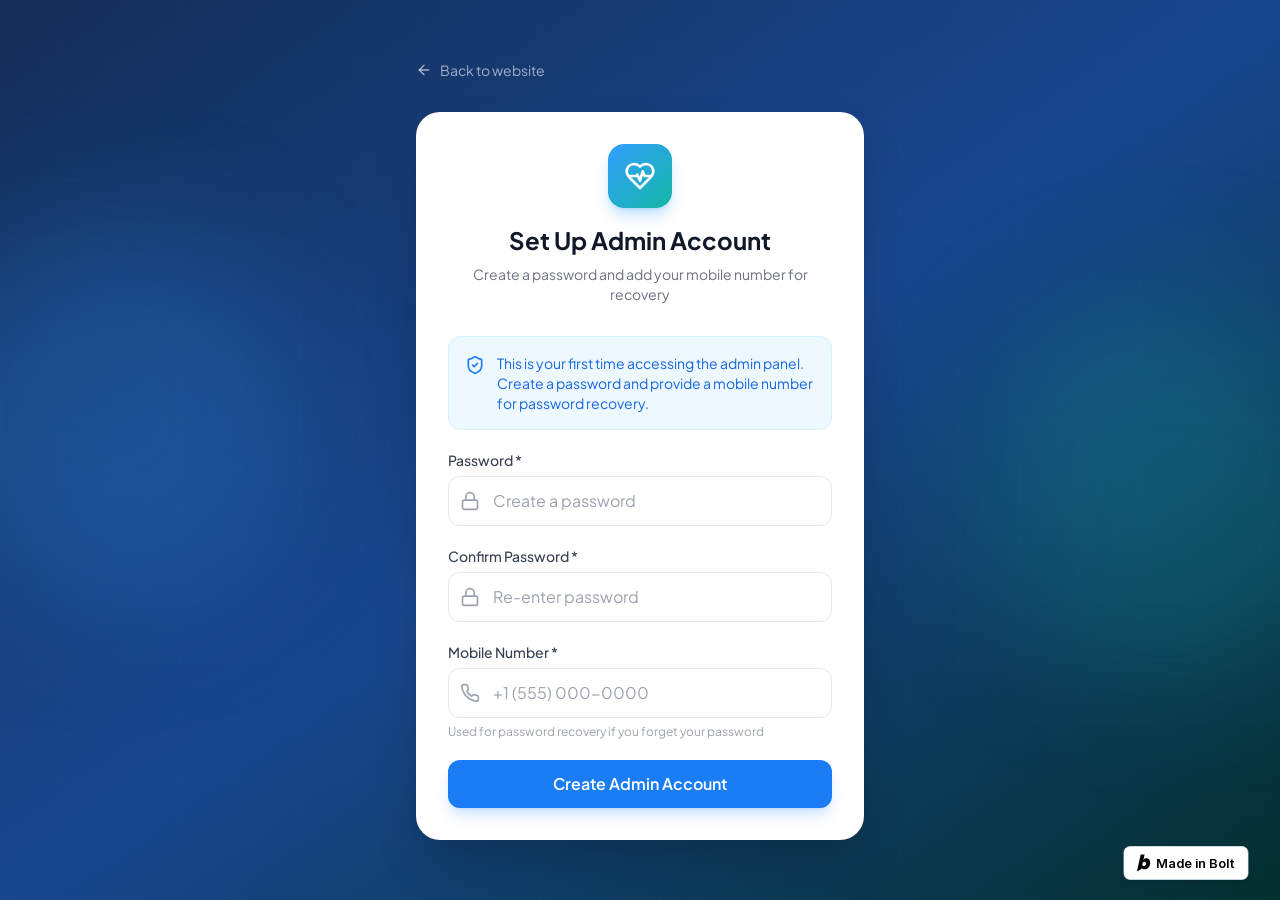
==== admin/index.html @ e5c0df20 "system added" ====
<!DOCTYPE html><html lang="en"><head>
    <meta charset="utf-8">
    <link rel="icon" type="image/svg+xml" href="images/favicon.svg">
    <meta name="viewport" content="width=device-width, initial-scale=1.0">

    <!-- Primary Meta Tags -->
    <title>AK Kidney Care Center | Compassionate Kidney Care, Dialysis &amp; Transplant</title>
    <meta name="title" content="AK Kidney Care Center | Compassionate Kidney Care, Dialysis &amp; Transplant">
    <meta name="description" content="Advanced kidney care including hemodialysis, peritoneal dialysis, kidney transplant, CKD management, and kidney stone treatment. Expert nephrologists dedicated to your kidney health. 20+ years of excellence.">
    <meta name="keywords" content="kidney care, nephrologist, dialysis, kidney transplant, chronic kidney disease, CKD, hemodialysis, peritoneal dialysis, kidney specialist, kidney stone treatment, hypertension care, diabetic nephropathy">
    <meta name="author" content="AK Kidney Care Center">
    <meta name="robots" content="index, follow">
    <meta name="theme-color" content="#142d57">
    <link rel="canonical" href="/">

    <!-- Open Graph / Facebook -->
    <meta property="og:type" content="website">
    <meta property="og:site_name" content="AK Kidney Care Center">
    <meta property="og:title" content="AK Kidney Care Center | Compassionate Kidney Care, Dialysis &amp; Transplant">
    <meta property="og:description" content="Advanced kidney care including dialysis, transplant, and chronic kidney disease management. Expert nephrologists dedicated to your kidney health. 20+ years of excellence.">
    <meta property="og:url" content="/">
    <meta property="og:image" content="images/favicon.svg">
    <meta property="og:locale" content="en_US">

    <!-- Twitter -->
    <meta name="twitter:card" content="summary_large_image">
    <meta name="twitter:title" content="AK Kidney Care Center | Compassionate Kidney Care">
    <meta name="twitter:description" content="Advanced kidney care including dialysis, transplant, and chronic kidney disease management. Expert nephrologists dedicated to your kidney health.">
    <meta name="twitter:image" content="images/favicon.svg">

    <!-- Preconnect for fonts -->
    <link rel="preconnect" href="https://fonts.googleapis.com">
    <link rel="preconnect" href="https://fonts.gstatic.com" crossorigin="">

    <!-- Structured Data: Medical Business -->
    <script type="application/ld+json">
    {
      "@context": "https://schema.org",
      "@type": "MedicalBusiness",
      "name": "AK Kidney Care Center",
      "description": "Premier nephrology facility offering hemodialysis, peritoneal dialysis, kidney transplant, CKD management, and kidney stone treatment with 20+ years of excellence.",
      "medicalSpecialty": "Nephrology",
      "url": "/",
      "telephone": "+1-555-123-4567",
      "email": "info@akkidneycare.com",
      "address": {
        "@type": "PostalAddress",
        "streetAddress": "123 Medical Center Drive, Suite 200",
        "addressLocality": "Springfield",
        "addressRegion": "IL",
        "postalCode": "62704",
        "addressCountry": "US"
      },
      "openingHoursSpecification": [
        {
          "@type": "OpeningHoursSpecification",
          "dayOfWeek": ["Monday", "Tuesday", "Wednesday", "Thursday", "Friday", "Saturday"],
          "opens": "08:00",
          "closes": "20:00"
        }
      ],
      "areaServed": "Springfield, IL and surrounding areas",
      "priceRange": "$$"
    }
    </script>

    <!-- Structured Data: Medical Services -->
    <script type="application/ld+json">
    {
      "@context": "https://schema.org",
      "@type": "MedicalBusiness",
      "name": "AK Kidney Care Center",
      "hasOfferCatalog": {
        "@type": "OfferCatalog",
        "name": "Kidney Care Services",
        "itemListElement": [
          { "@type": "Offer", "itemOffered": { "@type": "MedicalProcedure", "name": "Hemodialysis" } },
          { "@type": "Offer", "itemOffered": { "@type": "MedicalProcedure", "name": "Peritoneal Dialysis" } },
          { "@type": "Offer", "itemOffered": { "@type": "MedicalProcedure", "name": "Kidney Transplant" } },
          { "@type": "Offer", "itemOffered": { "@type": "MedicalProcedure", "name": "Chronic Kidney Disease Management" } },
          { "@type": "Offer", "itemOffered": { "@type": "MedicalProcedure", "name": "Kidney Stone Treatment" } },
          { "@type": "Offer", "itemOffered": { "@type": "MedicalProcedure", "name": "Hypertension & Diabetes Care" } }
        ]
      }
    }
    </script>

    <!-- Structured Data: FAQ -->
    <script type="application/ld+json">
    {
      "@context": "https://schema.org",
      "@type": "FAQPage",
      "mainEntity": [
        {
          "@type": "Question",
          "name": "What kidney care services does AK Kidney Care Center offer?",
          "acceptedAnswer": { "@type": "Answer", "text": "We offer hemodialysis, peritoneal dialysis, kidney transplant evaluation and follow-up, chronic kidney disease (CKD) management, kidney stone treatment, and hypertension & diabetes care." }
        },
        {
          "@type": "Question",
          "name": "How can I book an appointment?",
          "acceptedAnswer": { "@type": "Answer", "text": "You can book an appointment by using the appointment form on our website, calling us directly, or visiting our center. Our team confirms appointments within 24 hours." }
        },
        {
          "@type": "Question",
          "name": "Do you offer emergency kidney care support?",
          "acceptedAnswer": { "@type": "Answer", "text": "Yes, we provide 24/7 emergency support for our patients. Call our emergency line for urgent kidney care needs." }
        },
        {
          "@type": "Question",
          "name": "What are your operating hours?",
          "acceptedAnswer": { "@type": "Answer", "text": "We are open Monday through Saturday from 8:00 AM to 8:00 PM. Emergency support is available 24/7." }
        }
      ]
    }
    </script>
    <script type="module" src="js/index-ymsTlXBn.js"></script>
    <link rel="stylesheet" crossorigin="" href="css/index-B47H-7tI.css">
  <script async="" src="js/badge.js"></script></head>
  <body>
    <div id="root"></div>
  

</body></html>
---- admin/css/index-B47H-7tI.css ----
@import"https://fonts.googleapis.com/css2?family=Plus+Jakarta+Sans:wght@300;400;500;600;700;800&display=swap";*,:before,:after{--tw-border-spacing-x: 0;--tw-border-spacing-y: 0;--tw-translate-x: 0;--tw-translate-y: 0;--tw-rotate: 0;--tw-skew-x: 0;--tw-skew-y: 0;--tw-scale-x: 1;--tw-scale-y: 1;--tw-pan-x: ;--tw-pan-y: ;--tw-pinch-zoom: ;--tw-scroll-snap-strictness: proximity;--tw-gradient-from-position: ;--tw-gradient-via-position: ;--tw-gradient-to-position: ;--tw-ordinal: ;--tw-slashed-zero: ;--tw-numeric-figure: ;--tw-numeric-spacing: ;--tw-numeric-fraction: ;--tw-ring-inset: ;--tw-ring-offset-width: 0px;--tw-ring-offset-color: #fff;--tw-ring-color: rgb(59 130 246 / .5);--tw-ring-offset-shadow: 0 0 #0000;--tw-ring-shadow: 0 0 #0000;--tw-shadow: 0 0 #0000;--tw-shadow-colored: 0 0 #0000;--tw-blur: ;--tw-brightness: ;--tw-contrast: ;--tw-grayscale: ;--tw-hue-rotate: ;--tw-invert: ;--tw-saturate: ;--tw-sepia: ;--tw-drop-shadow: ;--tw-backdrop-blur: ;--tw-backdrop-brightness: ;--tw-backdrop-contrast: ;--tw-backdrop-grayscale: ;--tw-backdrop-hue-rotate: ;--tw-backdrop-invert: ;--tw-backdrop-opacity: ;--tw-backdrop-saturate: ;--tw-backdrop-sepia: ;--tw-contain-size: ;--tw-contain-layout: ;--tw-contain-paint: ;--tw-contain-style: }::backdrop{--tw-border-spacing-x: 0;--tw-border-spacing-y: 0;--tw-translate-x: 0;--tw-translate-y: 0;--tw-rotate: 0;--tw-skew-x: 0;--tw-skew-y: 0;--tw-scale-x: 1;--tw-scale-y: 1;--tw-pan-x: ;--tw-pan-y: ;--tw-pinch-zoom: ;--tw-scroll-snap-strictness: proximity;--tw-gradient-from-position: ;--tw-gradient-via-position: ;--tw-gradient-to-position: ;--tw-ordinal: ;--tw-slashed-zero: ;--tw-numeric-figure: ;--tw-numeric-spacing: ;--tw-numeric-fraction: ;--tw-ring-inset: ;--tw-ring-offset-width: 0px;--tw-ring-offset-color: #fff;--tw-ring-color: rgb(59 130 246 / .5);--tw-ring-offset-shadow: 0 0 #0000;--tw-ring-shadow: 0 0 #0000;--tw-shadow: 0 0 #0000;--tw-shadow-colored: 0 0 #0000;--tw-blur: ;--tw-brightness: ;--tw-contrast: ;--tw-grayscale: ;--tw-hue-rotate: ;--tw-invert: ;--tw-saturate: ;--tw-sepia: ;--tw-drop-shadow: ;--tw-backdrop-blur: ;--tw-backdrop-brightness: ;--tw-backdrop-contrast: ;--tw-backdrop-grayscale: ;--tw-backdrop-hue-rotate: ;--tw-backdrop-invert: ;--tw-backdrop-opacity: ;--tw-backdrop-saturate: ;--tw-backdrop-sepia: ;--tw-contain-size: ;--tw-contain-layout: ;--tw-contain-paint: ;--tw-contain-style: }*,:before,:after{box-sizing:border-box;border-width:0;border-style:solid;border-color:#e5e7eb}:before,:after{--tw-content: ""}html,:host{line-height:1.5;-webkit-text-size-adjust:100%;-moz-tab-size:4;-o-tab-size:4;tab-size:4;font-family:Plus Jakarta Sans,system-ui,sans-serif;font-feature-settings:normal;font-variation-settings:normal;-webkit-tap-highlight-color:transparent}body{margin:0;line-height:inherit}hr{height:0;color:inherit;border-top-width:1px}abbr:where([title]){-webkit-text-decoration:underline dotted;text-decoration:underline dotted}h1,h2,h3,h4,h5,h6{font-size:inherit;font-weight:inherit}a{color:inherit;text-decoration:inherit}b,strong{font-weight:bolder}code,kbd,samp,pre{font-family:ui-monospace,SFMono-Regular,Menlo,Monaco,Consolas,Liberation Mono,Courier New,monospace;font-feature-settings:normal;font-variation-settings:normal;font-size:1em}small{font-size:80%}sub,sup{font-size:75%;line-height:0;position:relative;vertical-align:baseline}sub{bottom:-.25em}sup{top:-.5em}table{text-indent:0;border-color:inherit;border-collapse:collapse}button,input,optgroup,select,textarea{font-family:inherit;font-feature-settings:inherit;font-variation-settings:inherit;font-size:100%;font-weight:inherit;line-height:inherit;letter-spacing:inherit;color:inherit;margin:0;padding:0}button,select{text-transform:none}button,input:where([type=button]),input:where([type=reset]),input:where([type=submit]){-webkit-appearance:button;background-color:transparent;background-image:none}:-moz-focusring{outline:auto}:-moz-ui-invalid{box-shadow:none}progress{vertical-align:baseline}::-webkit-inner-spin-button,::-webkit-outer-spin-button{height:auto}[type=search]{-webkit-appearance:textfield;outline-offset:-2px}::-webkit-search-decoration{-webkit-appearance:none}::-webkit-file-upload-button{-webkit-appearance:button;font:inherit}summary{display:list-item}blockquote,dl,dd,h1,h2,h3,h4,h5,h6,hr,figure,p,pre{margin:0}fieldset{margin:0;padding:0}legend{padding:0}ol,ul,menu{list-style:none;margin:0;padding:0}dialog{padding:0}textarea{resize:vertical}input::-moz-placeholder,textarea::-moz-placeholder{opacity:1;color:#9ca3af}input::placeholder,textarea::placeholder{opacity:1;color:#9ca3af}button,[role=button]{cursor:pointer}:disabled{cursor:default}img,svg,video,canvas,audio,iframe,embed,object{display:block;vertical-align:middle}img,video{max-width:100%;height:auto}[hidden]:where(:not([hidden=until-found])){display:none}html{scroll-behavior:smooth}body{font-family:Plus Jakarta Sans,system-ui,sans-serif;-webkit-font-smoothing:antialiased;-moz-osx-font-smoothing:grayscale}h1,h2,h3,h4,h5,h6{line-height:1.2}.container-x{margin-left:auto;margin-right:auto;max-width:80rem;padding-left:1rem;padding-right:1rem}@media (min-width: 640px){.container-x{padding-left:1.5rem;padding-right:1.5rem}}@media (min-width: 1024px){.container-x{padding-left:2rem;padding-right:2rem}}.btn-primary{display:inline-flex;align-items:center;justify-content:center;gap:.5rem;border-radius:.75rem;--tw-bg-opacity: 1;background-color:rgb(27 125 245 / var(--tw-bg-opacity, 1));padding:.75rem 1.5rem;font-weight:600;--tw-text-opacity: 1;color:rgb(255 255 255 / var(--tw-text-opacity, 1));--tw-shadow: 0 10px 15px -3px rgb(0 0 0 / .1), 0 4px 6px -4px rgb(0 0 0 / .1);--tw-shadow-colored: 0 10px 15px -3px var(--tw-shadow-color), 0 4px 6px -4px var(--tw-shadow-color);box-shadow:var(--tw-ring-offset-shadow, 0 0 #0000),var(--tw-ring-shadow, 0 0 #0000),var(--tw-shadow);--tw-shadow-color: rgb(27 125 245 / .2);--tw-shadow: var(--tw-shadow-colored);transition-property:all;transition-timing-function:cubic-bezier(.4,0,.2,1);transition-duration:.3s}.btn-primary:hover{--tw-translate-y: -.125rem;transform:translate(var(--tw-translate-x),var(--tw-translate-y)) rotate(var(--tw-rotate)) skew(var(--tw-skew-x)) skewY(var(--tw-skew-y)) scaleX(var(--tw-scale-x)) scaleY(var(--tw-scale-y));--tw-bg-opacity: 1;background-color:rgb(20 102 225 / var(--tw-bg-opacity, 1));--tw-shadow: 0 20px 25px -5px rgb(0 0 0 / .1), 0 8px 10px -6px rgb(0 0 0 / .1);--tw-shadow-colored: 0 20px 25px -5px var(--tw-shadow-color), 0 8px 10px -6px var(--tw-shadow-color);box-shadow:var(--tw-ring-offset-shadow, 0 0 #0000),var(--tw-ring-shadow, 0 0 #0000),var(--tw-shadow);--tw-shadow-color: rgb(27 125 245 / .3);--tw-shadow: var(--tw-shadow-colored)}.btn-primary:active{--tw-translate-y: 0px;transform:translate(var(--tw-translate-x),var(--tw-translate-y)) rotate(var(--tw-rotate)) skew(var(--tw-skew-x)) skewY(var(--tw-skew-y)) scaleX(var(--tw-scale-x)) scaleY(var(--tw-scale-y))}.btn-secondary{display:inline-flex;align-items:center;justify-content:center;gap:.5rem;border-radius:.75rem;border-width:2px;--tw-border-opacity: 1;border-color:rgb(217 241 255 / var(--tw-border-opacity, 1));--tw-bg-opacity: 1;background-color:rgb(255 255 255 / var(--tw-bg-opacity, 1));padding:.75rem 1.5rem;font-weight:600;--tw-text-opacity: 1;color:rgb(20 102 225 / var(--tw-text-opacity, 1));transition-property:all;transition-timing-function:cubic-bezier(.4,0,.2,1);transition-duration:.3s}.btn-secondary:hover{--tw-border-opacity: 1;border-color:rgb(142 214 255 / var(--tw-border-opacity, 1));--tw-bg-opacity: 1;background-color:rgb(238 249 255 / var(--tw-bg-opacity, 1))}.btn-ghost{display:inline-flex;align-items:center;justify-content:center;gap:.5rem;border-radius:.75rem;padding:.75rem 1.5rem;font-weight:600;--tw-text-opacity: 1;color:rgb(55 65 81 / var(--tw-text-opacity, 1));transition-property:all;transition-timing-function:cubic-bezier(.4,0,.2,1);transition-duration:.3s}.btn-ghost:hover{--tw-bg-opacity: 1;background-color:rgb(243 244 246 / var(--tw-bg-opacity, 1))}.card{border-radius:1rem;border-width:1px;--tw-border-opacity: 1;border-color:rgb(243 244 246 / var(--tw-border-opacity, 1));--tw-bg-opacity: 1;background-color:rgb(255 255 255 / var(--tw-bg-opacity, 1));--tw-shadow: 0 1px 2px 0 rgb(0 0 0 / .05);--tw-shadow-colored: 0 1px 2px 0 var(--tw-shadow-color);box-shadow:var(--tw-ring-offset-shadow, 0 0 #0000),var(--tw-ring-shadow, 0 0 #0000),var(--tw-shadow);transition-property:all;transition-timing-function:cubic-bezier(.4,0,.2,1);transition-duration:.3s}.input-field{width:100%;border-radius:.75rem;border-width:1px;--tw-border-opacity: 1;border-color:rgb(229 231 235 / var(--tw-border-opacity, 1));--tw-bg-opacity: 1;background-color:rgb(255 255 255 / var(--tw-bg-opacity, 1));padding:.75rem 1rem;--tw-text-opacity: 1;color:rgb(17 24 39 / var(--tw-text-opacity, 1))}.input-field::-moz-placeholder{--tw-placeholder-opacity: 1;color:rgb(156 163 175 / var(--tw-placeholder-opacity, 1))}.input-field::placeholder{--tw-placeholder-opacity: 1;color:rgb(156 163 175 / var(--tw-placeholder-opacity, 1))}.input-field{transition-property:all;transition-timing-function:cubic-bezier(.4,0,.2,1);transition-duration:.2s}.input-field:focus{border-color:transparent;outline:2px solid transparent;outline-offset:2px;--tw-ring-offset-shadow: var(--tw-ring-inset) 0 0 0 var(--tw-ring-offset-width) var(--tw-ring-offset-color);--tw-ring-shadow: var(--tw-ring-inset) 0 0 0 calc(2px + var(--tw-ring-offset-width)) var(--tw-ring-color);box-shadow:var(--tw-ring-offset-shadow),var(--tw-ring-shadow),var(--tw-shadow, 0 0 #0000);--tw-ring-opacity: 1;--tw-ring-color: rgb(51 158 255 / var(--tw-ring-opacity, 1))}.section-padding{padding-top:5rem;padding-bottom:5rem}@media (min-width: 1024px){.section-padding{padding-top:7rem;padding-bottom:7rem}}.text-gradient{background-image:linear-gradient(to right,var(--tw-gradient-stops));--tw-gradient-from: #1b7df5 var(--tw-gradient-from-position);--tw-gradient-to: rgb(27 125 245 / 0) var(--tw-gradient-to-position);--tw-gradient-stops: var(--tw-gradient-from), var(--tw-gradient-to);--tw-gradient-to: #0d9488 var(--tw-gradient-to-position);-webkit-background-clip:text;background-clip:text;color:transparent}.sr-only{position:absolute;width:1px;height:1px;padding:0;margin:-1px;overflow:hidden;clip:rect(0,0,0,0);white-space:nowrap;border-width:0}.fixed{position:fixed}.absolute{position:absolute}.relative{position:relative}.sticky{position:sticky}.inset-0{top:0;right:0;bottom:0;left:0}.-bottom-8{bottom:-2rem}.-left-20{left:-5rem}.-left-6{left:-1.5rem}.-right-20{right:-5rem}.-right-4{right:-1rem}.-top-6{top:-1.5rem}.bottom-0{bottom:0}.bottom-1\/4{bottom:25%}.bottom-3{bottom:.75rem}.bottom-4{bottom:1rem}.left-0{left:0}.left-1\/2{left:50%}.left-3{left:.75rem}.left-4{left:1rem}.left-6{left:1.5rem}.right-0{right:0}.right-3{right:.75rem}.right-4{right:1rem}.right-6{right:1.5rem}.top-0{top:0}.top-1\/2{top:50%}.top-1\/4{top:25%}.top-24{top:6rem}.top-3{top:.75rem}.top-4{top:1rem}.-z-10{z-index:-10}.z-10{z-index:10}.z-20{z-index:20}.z-30{z-index:30}.z-40{z-index:40}.z-50{z-index:50}.mx-4{margin-left:1rem;margin-right:1rem}.mx-auto{margin-left:auto;margin-right:auto}.mb-1{margin-bottom:.25rem}.mb-1\.5{margin-bottom:.375rem}.mb-16{margin-bottom:4rem}.mb-2{margin-bottom:.5rem}.mb-3{margin-bottom:.75rem}.mb-4{margin-bottom:1rem}.mb-5{margin-bottom:1.25rem}.mb-6{margin-bottom:1.5rem}.mb-8{margin-bottom:2rem}.ml-auto{margin-left:auto}.mt-0\.5{margin-top:.125rem}.mt-1{margin-top:.25rem}.mt-1\.5{margin-top:.375rem}.mt-10{margin-top:2.5rem}.mt-16{margin-top:4rem}.mt-2{margin-top:.5rem}.mt-3{margin-top:.75rem}.mt-4{margin-top:1rem}.mt-5{margin-top:1.25rem}.mt-6{margin-top:1.5rem}.line-clamp-2{overflow:hidden;display:-webkit-box;-webkit-box-orient:vertical;-webkit-line-clamp:2}.line-clamp-3{overflow:hidden;display:-webkit-box;-webkit-box-orient:vertical;-webkit-line-clamp:3}.block{display:block}.inline-block{display:inline-block}.flex{display:flex}.inline-flex{display:inline-flex}.table{display:table}.grid{display:grid}.hidden{display:none}.h-10{height:2.5rem}.h-11{height:2.75rem}.h-12{height:3rem}.h-14{height:3.5rem}.h-16{height:4rem}.h-2{height:.5rem}.h-20{height:5rem}.h-24{height:6rem}.h-3{height:.75rem}.h-3\.5{height:.875rem}.h-4{height:1rem}.h-44{height:11rem}.h-48{height:12rem}.h-5{height:1.25rem}.h-56{height:14rem}.h-6{height:1.5rem}.h-64{height:16rem}.h-7{height:1.75rem}.h-72{height:18rem}.h-8{height:2rem}.h-80{height:20rem}.h-9{height:2.25rem}.h-96{height:24rem}.h-\[500px\]{height:500px}.h-auto{height:auto}.h-fit{height:-moz-fit-content;height:fit-content}.h-full{height:100%}.h-screen{height:100vh}.max-h-\[90vh\]{max-height:90vh}.min-h-screen{min-height:100vh}.w-10{width:2.5rem}.w-11{width:2.75rem}.w-12{width:3rem}.w-14{width:3.5rem}.w-16{width:4rem}.w-2{width:.5rem}.w-20{width:5rem}.w-24{width:6rem}.w-3{width:.75rem}.w-3\.5{width:.875rem}.w-4{width:1rem}.w-5{width:1.25rem}.w-6{width:1.5rem}.w-64{width:16rem}.w-7{width:1.75rem}.w-72{width:18rem}.w-8{width:2rem}.w-9{width:2.25rem}.w-96{width:24rem}.w-full{width:100%}.min-w-0{min-width:0px}.max-w-2xl{max-width:42rem}.max-w-4xl{max-width:56rem}.max-w-lg{max-width:32rem}.max-w-md{max-width:28rem}.max-w-xs{max-width:20rem}.flex-1{flex:1 1 0%}.flex-shrink-0{flex-shrink:0}.-translate-x-full{--tw-translate-x: -100%;transform:translate(var(--tw-translate-x),var(--tw-translate-y)) rotate(var(--tw-rotate)) skew(var(--tw-skew-x)) skewY(var(--tw-skew-y)) scaleX(var(--tw-scale-x)) scaleY(var(--tw-scale-y))}.-translate-y-1\/2{--tw-translate-y: -50%;transform:translate(var(--tw-translate-x),var(--tw-translate-y)) rotate(var(--tw-rotate)) skew(var(--tw-skew-x)) skewY(var(--tw-skew-y)) scaleX(var(--tw-scale-x)) scaleY(var(--tw-scale-y))}.translate-x-0{--tw-translate-x: 0px;transform:translate(var(--tw-translate-x),var(--tw-translate-y)) rotate(var(--tw-rotate)) skew(var(--tw-skew-x)) skewY(var(--tw-skew-y)) scaleX(var(--tw-scale-x)) scaleY(var(--tw-scale-y))}.transform{transform:translate(var(--tw-translate-x),var(--tw-translate-y)) rotate(var(--tw-rotate)) skew(var(--tw-skew-x)) skewY(var(--tw-skew-y)) scaleX(var(--tw-scale-x)) scaleY(var(--tw-scale-y))}@keyframes fadeIn{0%{opacity:0}to{opacity:1}}.animate-fade-in{animation:fadeIn .6s ease-out}@keyframes fadeInDown{0%{opacity:0;transform:translateY(-30px)}to{opacity:1;transform:translateY(0)}}.animate-fade-in-down{animation:fadeInDown .6s ease-out}@keyframes fadeInUp{0%{opacity:0;transform:translateY(30px)}to{opacity:1;transform:translateY(0)}}.animate-fade-in-up{animation:fadeInUp .6s ease-out}@keyframes float{0%,to{transform:translateY(0)}50%{transform:translateY(-20px)}}.animate-float{animation:float 6s ease-in-out infinite}@keyframes pulse{50%{opacity:.5}}.animate-pulse-slow{animation:pulse 4s ease-in-out infinite}@keyframes scaleIn{0%{opacity:0;transform:scale(.95)}to{opacity:1;transform:scale(1)}}.animate-scale-in{animation:scaleIn .3s ease-out}@keyframes spin{to{transform:rotate(360deg)}}.animate-spin{animation:spin 1s linear infinite}.cursor-default{cursor:default}.cursor-pointer{cursor:pointer}.resize-none{resize:none}.grid-cols-2{grid-template-columns:repeat(2,minmax(0,1fr))}.grid-cols-6{grid-template-columns:repeat(6,minmax(0,1fr))}.flex-col{flex-direction:column}.flex-wrap{flex-wrap:wrap}.items-start{align-items:flex-start}.items-center{align-items:center}.justify-center{justify-content:center}.justify-between{justify-content:space-between}.gap-0\.5{gap:.125rem}.gap-1{gap:.25rem}.gap-1\.5{gap:.375rem}.gap-12{gap:3rem}.gap-16{gap:4rem}.gap-2{gap:.5rem}.gap-3{gap:.75rem}.gap-4{gap:1rem}.gap-5{gap:1.25rem}.gap-6{gap:1.5rem}.gap-8{gap:2rem}.space-y-1>:not([hidden])~:not([hidden]){--tw-space-y-reverse: 0;margin-top:calc(.25rem * calc(1 - var(--tw-space-y-reverse)));margin-bottom:calc(.25rem * var(--tw-space-y-reverse))}.space-y-3>:not([hidden])~:not([hidden]){--tw-space-y-reverse: 0;margin-top:calc(.75rem * calc(1 - var(--tw-space-y-reverse)));margin-bottom:calc(.75rem * var(--tw-space-y-reverse))}.space-y-4>:not([hidden])~:not([hidden]){--tw-space-y-reverse: 0;margin-top:calc(1rem * calc(1 - var(--tw-space-y-reverse)));margin-bottom:calc(1rem * var(--tw-space-y-reverse))}.space-y-5>:not([hidden])~:not([hidden]){--tw-space-y-reverse: 0;margin-top:calc(1.25rem * calc(1 - var(--tw-space-y-reverse)));margin-bottom:calc(1.25rem * var(--tw-space-y-reverse))}.space-y-6>:not([hidden])~:not([hidden]){--tw-space-y-reverse: 0;margin-top:calc(1.5rem * calc(1 - var(--tw-space-y-reverse)));margin-bottom:calc(1.5rem * var(--tw-space-y-reverse))}.space-y-8>:not([hidden])~:not([hidden]){--tw-space-y-reverse: 0;margin-top:calc(2rem * calc(1 - var(--tw-space-y-reverse)));margin-bottom:calc(2rem * var(--tw-space-y-reverse))}.divide-y>:not([hidden])~:not([hidden]){--tw-divide-y-reverse: 0;border-top-width:calc(1px * calc(1 - var(--tw-divide-y-reverse)));border-bottom-width:calc(1px * var(--tw-divide-y-reverse))}.divide-gray-50>:not([hidden])~:not([hidden]){--tw-divide-opacity: 1;border-color:rgb(249 250 251 / var(--tw-divide-opacity, 1))}.overflow-hidden{overflow:hidden}.overflow-x-auto{overflow-x:auto}.overflow-y-auto{overflow-y:auto}.truncate{overflow:hidden;text-overflow:ellipsis;white-space:nowrap}.whitespace-nowrap{white-space:nowrap}.rounded-2xl{border-radius:1rem}.rounded-3xl{border-radius:1.5rem}.rounded-full{border-radius:9999px}.rounded-lg{border-radius:.5rem}.rounded-xl{border-radius:.75rem}.border{border-width:1px}.border-2{border-width:2px}.border-4{border-width:4px}.border-b{border-bottom-width:1px}.border-t{border-top-width:1px}.\!border-white\/20{border-color:#fff3!important}.border-accent-200{--tw-border-opacity: 1;border-color:rgb(255 219 168 / var(--tw-border-opacity, 1))}.border-error-100{--tw-border-opacity: 1;border-color:rgb(254 226 226 / var(--tw-border-opacity, 1))}.border-gray-100{--tw-border-opacity: 1;border-color:rgb(243 244 246 / var(--tw-border-opacity, 1))}.border-gray-200{--tw-border-opacity: 1;border-color:rgb(229 231 235 / var(--tw-border-opacity, 1))}.border-primary-100{--tw-border-opacity: 1;border-color:rgb(217 241 255 / var(--tw-border-opacity, 1))}.border-primary-200{--tw-border-opacity: 1;border-color:rgb(188 230 255 / var(--tw-border-opacity, 1))}.border-primary-500{--tw-border-opacity: 1;border-color:rgb(51 158 255 / var(--tw-border-opacity, 1))}.border-success-100{--tw-border-opacity: 1;border-color:rgb(220 252 231 / var(--tw-border-opacity, 1))}.border-transparent{border-color:transparent}.border-white\/10{border-color:#ffffff1a}.border-white\/20{border-color:#fff3}.border-t-transparent{border-top-color:transparent}.\!bg-white\/10{background-color:#ffffff1a!important}.bg-accent-100{--tw-bg-opacity: 1;background-color:rgb(255 239 212 / var(--tw-bg-opacity, 1))}.bg-accent-500\/10{background-color:#fb840f1a}.bg-black\/50{background-color:#00000080}.bg-black\/60{background-color:#0009}.bg-error-100{--tw-bg-opacity: 1;background-color:rgb(254 226 226 / var(--tw-bg-opacity, 1))}.bg-error-50{--tw-bg-opacity: 1;background-color:rgb(254 242 242 / var(--tw-bg-opacity, 1))}.bg-error-500\/90{background-color:#ef4444e6}.bg-gray-100{--tw-bg-opacity: 1;background-color:rgb(243 244 246 / var(--tw-bg-opacity, 1))}.bg-gray-50{--tw-bg-opacity: 1;background-color:rgb(249 250 251 / var(--tw-bg-opacity, 1))}.bg-primary-100{--tw-bg-opacity: 1;background-color:rgb(217 241 255 / var(--tw-bg-opacity, 1))}.bg-primary-100\/40{background-color:#d9f1ff66}.bg-primary-100\/50{background-color:#d9f1ff80}.bg-primary-50{--tw-bg-opacity: 1;background-color:rgb(238 249 255 / var(--tw-bg-opacity, 1))}.bg-primary-50\/30{background-color:#eef9ff4d}.bg-primary-50\/50{background-color:#eef9ff80}.bg-primary-500{--tw-bg-opacity: 1;background-color:rgb(51 158 255 / var(--tw-bg-opacity, 1))}.bg-primary-500\/10{background-color:#339eff1a}.bg-primary-500\/20{background-color:#339eff33}.bg-primary-600{--tw-bg-opacity: 1;background-color:rgb(27 125 245 / var(--tw-bg-opacity, 1))}.bg-primary-950{--tw-bg-opacity: 1;background-color:rgb(20 45 87 / var(--tw-bg-opacity, 1))}.bg-secondary-100{--tw-bg-opacity: 1;background-color:rgb(204 251 241 / var(--tw-bg-opacity, 1))}.bg-secondary-100\/40{background-color:#ccfbf166}.bg-secondary-100\/50{background-color:#ccfbf180}.bg-secondary-50{--tw-bg-opacity: 1;background-color:rgb(240 253 250 / var(--tw-bg-opacity, 1))}.bg-secondary-500\/10{background-color:#14b8a61a}.bg-secondary-500\/20{background-color:#14b8a633}.bg-success-100{--tw-bg-opacity: 1;background-color:rgb(220 252 231 / var(--tw-bg-opacity, 1))}.bg-success-50{--tw-bg-opacity: 1;background-color:rgb(240 253 244 / var(--tw-bg-opacity, 1))}.bg-success-500\/90{background-color:#22c55ee6}.bg-transparent{background-color:transparent}.bg-white{--tw-bg-opacity: 1;background-color:rgb(255 255 255 / var(--tw-bg-opacity, 1))}.bg-white\/10{background-color:#ffffff1a}.bg-white\/20{background-color:#fff3}.bg-white\/5{background-color:#ffffff0d}.bg-white\/90{background-color:#ffffffe6}.bg-gradient-to-br{background-image:linear-gradient(to bottom right,var(--tw-gradient-stops))}.bg-gradient-to-t{background-image:linear-gradient(to top,var(--tw-gradient-stops))}.bg-grid-pattern{background-image:url("data:image/svg+xml,%3Csvg width='60' height='60' xmlns='http://www.w3.org/2000/svg'%3E%3Cpath d='M0 0h60v60H0z' fill='none' stroke='rgba(255,255,255,0.05)' stroke-width='1'/%3E%3C/svg%3E")}.from-accent-500{--tw-gradient-from: #fb840f var(--tw-gradient-from-position);--tw-gradient-to: rgb(251 132 15 / 0) var(--tw-gradient-to-position);--tw-gradient-stops: var(--tw-gradient-from), var(--tw-gradient-to)}.from-primary-100{--tw-gradient-from: #d9f1ff var(--tw-gradient-from-position);--tw-gradient-to: rgb(217 241 255 / 0) var(--tw-gradient-to-position);--tw-gradient-stops: var(--tw-gradient-from), var(--tw-gradient-to)}.from-primary-500{--tw-gradient-from: #339eff var(--tw-gradient-from-position);--tw-gradient-to: rgb(51 158 255 / 0) var(--tw-gradient-to-position);--tw-gradient-stops: var(--tw-gradient-from), var(--tw-gradient-to)}.from-primary-950{--tw-gradient-from: #142d57 var(--tw-gradient-from-position);--tw-gradient-to: rgb(20 45 87 / 0) var(--tw-gradient-to-position);--tw-gradient-stops: var(--tw-gradient-from), var(--tw-gradient-to)}.from-primary-950\/50{--tw-gradient-from: rgb(20 45 87 / .5) var(--tw-gradient-from-position);--tw-gradient-to: rgb(20 45 87 / 0) var(--tw-gradient-to-position);--tw-gradient-stops: var(--tw-gradient-from), var(--tw-gradient-to)}.from-primary-950\/60{--tw-gradient-from: rgb(20 45 87 / .6) var(--tw-gradient-from-position);--tw-gradient-to: rgb(20 45 87 / 0) var(--tw-gradient-to-position);--tw-gradient-stops: var(--tw-gradient-from), var(--tw-gradient-to)}.from-primary-950\/70{--tw-gradient-from: rgb(20 45 87 / .7) var(--tw-gradient-from-position);--tw-gradient-to: rgb(20 45 87 / 0) var(--tw-gradient-to-position);--tw-gradient-stops: var(--tw-gradient-from), var(--tw-gradient-to)}.from-primary-950\/80{--tw-gradient-from: rgb(20 45 87 / .8) var(--tw-gradient-from-position);--tw-gradient-to: rgb(20 45 87 / 0) var(--tw-gradient-to-position);--tw-gradient-stops: var(--tw-gradient-from), var(--tw-gradient-to)}.from-secondary-500{--tw-gradient-from: #14b8a6 var(--tw-gradient-from-position);--tw-gradient-to: rgb(20 184 166 / 0) var(--tw-gradient-to-position);--tw-gradient-stops: var(--tw-gradient-from), var(--tw-gradient-to)}.from-success-500{--tw-gradient-from: #22c55e var(--tw-gradient-from-position);--tw-gradient-to: rgb(34 197 94 / 0) var(--tw-gradient-to-position);--tw-gradient-stops: var(--tw-gradient-from), var(--tw-gradient-to)}.via-primary-900{--tw-gradient-to: rgb(25 71 143 / 0) var(--tw-gradient-to-position);--tw-gradient-stops: var(--tw-gradient-from), #19478f var(--tw-gradient-via-position), var(--tw-gradient-to)}.via-transparent{--tw-gradient-to: rgb(0 0 0 / 0) var(--tw-gradient-to-position);--tw-gradient-stops: var(--tw-gradient-from), transparent var(--tw-gradient-via-position), var(--tw-gradient-to)}.to-accent-600{--tw-gradient-to: #ec6707 var(--tw-gradient-to-position)}.to-primary-600{--tw-gradient-to: #1b7df5 var(--tw-gradient-to-position)}.to-secondary-100{--tw-gradient-to: #ccfbf1 var(--tw-gradient-to-position)}.to-secondary-500{--tw-gradient-to: #14b8a6 var(--tw-gradient-to-position)}.to-secondary-600{--tw-gradient-to: #0d9488 var(--tw-gradient-to-position)}.to-secondary-950{--tw-gradient-to: #042f2e var(--tw-gradient-to-position)}.to-success-600{--tw-gradient-to: #16a34a var(--tw-gradient-to-position)}.to-transparent{--tw-gradient-to: transparent var(--tw-gradient-to-position)}.fill-current{fill:currentColor}.object-cover{-o-object-fit:cover;object-fit:cover}.p-1{padding:.25rem}.p-12{padding:3rem}.p-2{padding:.5rem}.p-3{padding:.75rem}.p-4{padding:1rem}.p-5{padding:1.25rem}.p-6{padding:1.5rem}.p-8{padding:2rem}.\!px-4{padding-left:1rem!important;padding-right:1rem!important}.\!px-5{padding-left:1.25rem!important;padding-right:1.25rem!important}.\!py-2{padding-top:.5rem!important;padding-bottom:.5rem!important}.\!py-2\.5{padding-top:.625rem!important;padding-bottom:.625rem!important}.px-2\.5{padding-left:.625rem;padding-right:.625rem}.px-3{padding-left:.75rem;padding-right:.75rem}.px-4{padding-left:1rem;padding-right:1rem}.px-6{padding-left:1.5rem;padding-right:1.5rem}.py-0\.5{padding-top:.125rem;padding-bottom:.125rem}.py-1{padding-top:.25rem;padding-bottom:.25rem}.py-1\.5{padding-top:.375rem;padding-bottom:.375rem}.py-12{padding-top:3rem;padding-bottom:3rem}.py-16{padding-top:4rem;padding-bottom:4rem}.py-2{padding-top:.5rem;padding-bottom:.5rem}.py-2\.5{padding-top:.625rem;padding-bottom:.625rem}.py-20{padding-top:5rem;padding-bottom:5rem}.py-3{padding-top:.75rem;padding-bottom:.75rem}.py-4{padding-top:1rem;padding-bottom:1rem}.pb-16{padding-bottom:4rem}.pb-3{padding-bottom:.75rem}.pb-8{padding-bottom:2rem}.pl-11{padding-left:2.75rem}.pr-11{padding-right:2.75rem}.pt-20{padding-top:5rem}.pt-28{padding-top:7rem}.pt-8{padding-top:2rem}.text-left{text-align:left}.text-center{text-align:center}.text-right{text-align:right}.text-2xl{font-size:1.5rem;line-height:2rem}.text-3xl{font-size:1.875rem;line-height:2.25rem}.text-4xl{font-size:2.25rem;line-height:2.5rem}.text-lg{font-size:1.125rem;line-height:1.75rem}.text-sm{font-size:.875rem;line-height:1.25rem}.text-xl{font-size:1.25rem;line-height:1.75rem}.text-xs{font-size:.75rem;line-height:1rem}.font-bold{font-weight:700}.font-medium{font-weight:500}.font-semibold{font-weight:600}.uppercase{text-transform:uppercase}.capitalize{text-transform:capitalize}.leading-relaxed{line-height:1.625}.leading-tight{line-height:1.25}.tracking-wider{letter-spacing:.05em}.tracking-widest{letter-spacing:.1em}.\!text-white{--tw-text-opacity: 1 !important;color:rgb(255 255 255 / var(--tw-text-opacity, 1))!important}.text-accent-400{--tw-text-opacity: 1;color:rgb(255 160 55 / var(--tw-text-opacity, 1))}.text-accent-600{--tw-text-opacity: 1;color:rgb(236 103 7 / var(--tw-text-opacity, 1))}.text-accent-700{--tw-text-opacity: 1;color:rgb(196 76 8 / var(--tw-text-opacity, 1))}.text-error-600{--tw-text-opacity: 1;color:rgb(220 38 38 / var(--tw-text-opacity, 1))}.text-error-700{--tw-text-opacity: 1;color:rgb(185 28 28 / var(--tw-text-opacity, 1))}.text-gray-200{--tw-text-opacity: 1;color:rgb(229 231 235 / var(--tw-text-opacity, 1))}.text-gray-400{--tw-text-opacity: 1;color:rgb(156 163 175 / var(--tw-text-opacity, 1))}.text-gray-500{--tw-text-opacity: 1;color:rgb(107 114 128 / var(--tw-text-opacity, 1))}.text-gray-600{--tw-text-opacity: 1;color:rgb(75 85 99 / var(--tw-text-opacity, 1))}.text-gray-700{--tw-text-opacity: 1;color:rgb(55 65 81 / var(--tw-text-opacity, 1))}.text-gray-900{--tw-text-opacity: 1;color:rgb(17 24 39 / var(--tw-text-opacity, 1))}.text-primary-200{--tw-text-opacity: 1;color:rgb(188 230 255 / var(--tw-text-opacity, 1))}.text-primary-600{--tw-text-opacity: 1;color:rgb(27 125 245 / var(--tw-text-opacity, 1))}.text-primary-700{--tw-text-opacity: 1;color:rgb(20 102 225 / var(--tw-text-opacity, 1))}.text-secondary-300{--tw-text-opacity: 1;color:rgb(94 234 212 / var(--tw-text-opacity, 1))}.text-secondary-400{--tw-text-opacity: 1;color:rgb(45 212 191 / var(--tw-text-opacity, 1))}.text-secondary-400\/50{color:#2dd4bf80}.text-secondary-600{--tw-text-opacity: 1;color:rgb(13 148 136 / var(--tw-text-opacity, 1))}.text-secondary-700{--tw-text-opacity: 1;color:rgb(15 118 110 / var(--tw-text-opacity, 1))}.text-success-600{--tw-text-opacity: 1;color:rgb(22 163 74 / var(--tw-text-opacity, 1))}.text-success-700{--tw-text-opacity: 1;color:rgb(21 128 61 / var(--tw-text-opacity, 1))}.text-white{--tw-text-opacity: 1;color:rgb(255 255 255 / var(--tw-text-opacity, 1))}.text-white\/30{color:#ffffff4d}.text-white\/40{color:#fff6}.text-white\/50{color:#ffffff80}.text-white\/60{color:#fff9}.text-white\/70{color:#ffffffb3}.text-white\/80{color:#fffc}.text-white\/90{color:#ffffffe6}.opacity-20{opacity:.2}.opacity-30{opacity:.3}.shadow-2xl{--tw-shadow: 0 25px 50px -12px rgb(0 0 0 / .25);--tw-shadow-colored: 0 25px 50px -12px var(--tw-shadow-color);box-shadow:var(--tw-ring-offset-shadow, 0 0 #0000),var(--tw-ring-shadow, 0 0 #0000),var(--tw-shadow)}.shadow-lg{--tw-shadow: 0 10px 15px -3px rgb(0 0 0 / .1), 0 4px 6px -4px rgb(0 0 0 / .1);--tw-shadow-colored: 0 10px 15px -3px var(--tw-shadow-color), 0 4px 6px -4px var(--tw-shadow-color);box-shadow:var(--tw-ring-offset-shadow, 0 0 #0000),var(--tw-ring-shadow, 0 0 #0000),var(--tw-shadow)}.shadow-md{--tw-shadow: 0 4px 6px -1px rgb(0 0 0 / .1), 0 2px 4px -2px rgb(0 0 0 / .1);--tw-shadow-colored: 0 4px 6px -1px var(--tw-shadow-color), 0 2px 4px -2px var(--tw-shadow-color);box-shadow:var(--tw-ring-offset-shadow, 0 0 #0000),var(--tw-ring-shadow, 0 0 #0000),var(--tw-shadow)}.shadow-sm{--tw-shadow: 0 1px 2px 0 rgb(0 0 0 / .05);--tw-shadow-colored: 0 1px 2px 0 var(--tw-shadow-color);box-shadow:var(--tw-ring-offset-shadow, 0 0 #0000),var(--tw-ring-shadow, 0 0 #0000),var(--tw-shadow)}.shadow-xl{--tw-shadow: 0 20px 25px -5px rgb(0 0 0 / .1), 0 8px 10px -6px rgb(0 0 0 / .1);--tw-shadow-colored: 0 20px 25px -5px var(--tw-shadow-color), 0 8px 10px -6px var(--tw-shadow-color);box-shadow:var(--tw-ring-offset-shadow, 0 0 #0000),var(--tw-ring-shadow, 0 0 #0000),var(--tw-shadow)}.shadow-black\/5{--tw-shadow-color: rgb(0 0 0 / .05);--tw-shadow: var(--tw-shadow-colored)}.shadow-primary-500\/30{--tw-shadow-color: rgb(51 158 255 / .3);--tw-shadow: var(--tw-shadow-colored)}.shadow-primary-600\/30{--tw-shadow-color: rgb(27 125 245 / .3);--tw-shadow: var(--tw-shadow-colored)}.blur-3xl{--tw-blur: blur(64px);filter:var(--tw-blur) var(--tw-brightness) var(--tw-contrast) var(--tw-grayscale) var(--tw-hue-rotate) var(--tw-invert) var(--tw-saturate) var(--tw-sepia) var(--tw-drop-shadow)}.filter{filter:var(--tw-blur) var(--tw-brightness) var(--tw-contrast) var(--tw-grayscale) var(--tw-hue-rotate) var(--tw-invert) var(--tw-saturate) var(--tw-sepia) var(--tw-drop-shadow)}.backdrop-blur-sm{--tw-backdrop-blur: blur(4px);-webkit-backdrop-filter:var(--tw-backdrop-blur) var(--tw-backdrop-brightness) var(--tw-backdrop-contrast) var(--tw-backdrop-grayscale) var(--tw-backdrop-hue-rotate) var(--tw-backdrop-invert) var(--tw-backdrop-opacity) var(--tw-backdrop-saturate) var(--tw-backdrop-sepia);backdrop-filter:var(--tw-backdrop-blur) var(--tw-backdrop-brightness) var(--tw-backdrop-contrast) var(--tw-backdrop-grayscale) var(--tw-backdrop-hue-rotate) var(--tw-backdrop-invert) var(--tw-backdrop-opacity) var(--tw-backdrop-saturate) var(--tw-backdrop-sepia)}.transition-all{transition-property:all;transition-timing-function:cubic-bezier(.4,0,.2,1);transition-duration:.15s}.transition-colors{transition-property:color,background-color,border-color,text-decoration-color,fill,stroke;transition-timing-function:cubic-bezier(.4,0,.2,1);transition-duration:.15s}.transition-transform{transition-property:transform;transition-timing-function:cubic-bezier(.4,0,.2,1);transition-duration:.15s}.duration-200{transition-duration:.2s}.duration-300{transition-duration:.3s}.duration-500{transition-duration:.5s}.scrollbar-hide{-ms-overflow-style:none;scrollbar-width:none}.scrollbar-hide::-webkit-scrollbar{display:none}.glass{background:#ffffffb3;backdrop-filter:blur(12px);-webkit-backdrop-filter:blur(12px)}::-webkit-scrollbar{width:10px;height:10px}::-webkit-scrollbar-track{background:#f1f5f9}::-webkit-scrollbar-thumb{background:#cbd5e1;border-radius:5px}::-webkit-scrollbar-thumb:hover{background:#94a3b8}.hover\:-translate-y-1:hover{--tw-translate-y: -.25rem;transform:translate(var(--tw-translate-x),var(--tw-translate-y)) rotate(var(--tw-rotate)) skew(var(--tw-skew-x)) skewY(var(--tw-skew-y)) scaleX(var(--tw-scale-x)) scaleY(var(--tw-scale-y))}.hover\:\!border-white\/30:hover{border-color:#ffffff4d!important}.hover\:border-primary-300:hover{--tw-border-opacity: 1;border-color:rgb(142 214 255 / var(--tw-border-opacity, 1))}.hover\:\!bg-white\/20:hover{background-color:#fff3!important}.hover\:bg-error-100:hover{--tw-bg-opacity: 1;background-color:rgb(254 226 226 / var(--tw-bg-opacity, 1))}.hover\:bg-error-500\/20:hover{background-color:#ef444433}.hover\:bg-gray-100:hover{--tw-bg-opacity: 1;background-color:rgb(243 244 246 / var(--tw-bg-opacity, 1))}.hover\:bg-gray-200:hover{--tw-bg-opacity: 1;background-color:rgb(229 231 235 / var(--tw-bg-opacity, 1))}.hover\:bg-gray-50:hover{--tw-bg-opacity: 1;background-color:rgb(249 250 251 / var(--tw-bg-opacity, 1))}.hover\:bg-primary-100:hover{--tw-bg-opacity: 1;background-color:rgb(217 241 255 / var(--tw-bg-opacity, 1))}.hover\:bg-primary-50:hover{--tw-bg-opacity: 1;background-color:rgb(238 249 255 / var(--tw-bg-opacity, 1))}.hover\:bg-primary-50\/50:hover{background-color:#eef9ff80}.hover\:bg-primary-500:hover{--tw-bg-opacity: 1;background-color:rgb(51 158 255 / var(--tw-bg-opacity, 1))}.hover\:bg-success-100:hover{--tw-bg-opacity: 1;background-color:rgb(220 252 231 / var(--tw-bg-opacity, 1))}.hover\:bg-white\/10:hover{background-color:#ffffff1a}.hover\:bg-white\/30:hover{background-color:#ffffff4d}.hover\:text-error-600:hover{--tw-text-opacity: 1;color:rgb(220 38 38 / var(--tw-text-opacity, 1))}.hover\:text-gray-600:hover{--tw-text-opacity: 1;color:rgb(75 85 99 / var(--tw-text-opacity, 1))}.hover\:text-primary-600:hover{--tw-text-opacity: 1;color:rgb(27 125 245 / var(--tw-text-opacity, 1))}.hover\:text-primary-700:hover{--tw-text-opacity: 1;color:rgb(20 102 225 / var(--tw-text-opacity, 1))}.hover\:text-white:hover{--tw-text-opacity: 1;color:rgb(255 255 255 / var(--tw-text-opacity, 1))}.hover\:text-white\/80:hover{color:#fffc}.hover\:shadow-lg:hover{--tw-shadow: 0 10px 15px -3px rgb(0 0 0 / .1), 0 4px 6px -4px rgb(0 0 0 / .1);--tw-shadow-colored: 0 10px 15px -3px var(--tw-shadow-color), 0 4px 6px -4px var(--tw-shadow-color);box-shadow:var(--tw-ring-offset-shadow, 0 0 #0000),var(--tw-ring-shadow, 0 0 #0000),var(--tw-shadow)}.hover\:shadow-xl:hover{--tw-shadow: 0 20px 25px -5px rgb(0 0 0 / .1), 0 8px 10px -6px rgb(0 0 0 / .1);--tw-shadow-colored: 0 20px 25px -5px var(--tw-shadow-color), 0 8px 10px -6px var(--tw-shadow-color);box-shadow:var(--tw-ring-offset-shadow, 0 0 #0000),var(--tw-ring-shadow, 0 0 #0000),var(--tw-shadow)}.hover\:shadow-primary-100\/50:hover{--tw-shadow-color: rgb(217 241 255 / .5);--tw-shadow: var(--tw-shadow-colored)}.focus\:not-sr-only:focus{position:static;width:auto;height:auto;padding:0;margin:0;overflow:visible;clip:auto;white-space:normal}.focus\:fixed:focus{position:fixed}.focus\:left-4:focus{left:1rem}.focus\:top-4:focus{top:1rem}.focus\:z-\[100\]:focus{z-index:100}.focus\:rounded-lg:focus{border-radius:.5rem}.focus\:bg-primary-600:focus{--tw-bg-opacity: 1;background-color:rgb(27 125 245 / var(--tw-bg-opacity, 1))}.focus\:px-4:focus{padding-left:1rem;padding-right:1rem}.focus\:py-2:focus{padding-top:.5rem;padding-bottom:.5rem}.focus\:text-sm:focus{font-size:.875rem;line-height:1.25rem}.focus\:font-medium:focus{font-weight:500}.focus\:text-white:focus{--tw-text-opacity: 1;color:rgb(255 255 255 / var(--tw-text-opacity, 1))}.disabled\:cursor-not-allowed:disabled{cursor:not-allowed}.disabled\:opacity-50:disabled{opacity:.5}.disabled\:opacity-60:disabled{opacity:.6}.group:hover .group-hover\:translate-x-1{--tw-translate-x: .25rem;transform:translate(var(--tw-translate-x),var(--tw-translate-y)) rotate(var(--tw-rotate)) skew(var(--tw-skew-x)) skewY(var(--tw-skew-y)) scaleX(var(--tw-scale-x)) scaleY(var(--tw-scale-y))}.group:hover .group-hover\:scale-105{--tw-scale-x: 1.05;--tw-scale-y: 1.05;transform:translate(var(--tw-translate-x),var(--tw-translate-y)) rotate(var(--tw-rotate)) skew(var(--tw-skew-x)) skewY(var(--tw-skew-y)) scaleX(var(--tw-scale-x)) scaleY(var(--tw-scale-y))}.group:hover .group-hover\:scale-110{--tw-scale-x: 1.1;--tw-scale-y: 1.1;transform:translate(var(--tw-translate-x),var(--tw-translate-y)) rotate(var(--tw-rotate)) skew(var(--tw-skew-x)) skewY(var(--tw-skew-y)) scaleX(var(--tw-scale-x)) scaleY(var(--tw-scale-y))}.group:hover .group-hover\:gap-3{gap:.75rem}.group:hover .group-hover\:bg-primary-100{--tw-bg-opacity: 1;background-color:rgb(217 241 255 / var(--tw-bg-opacity, 1))}@media (min-width: 640px){.sm\:right-8{right:2rem}.sm\:block{display:block}.sm\:grid-cols-2{grid-template-columns:repeat(2,minmax(0,1fr))}.sm\:grid-cols-4{grid-template-columns:repeat(4,minmax(0,1fr))}.sm\:flex-row{flex-direction:row}.sm\:text-5xl{font-size:3rem;line-height:1}}@media (min-width: 768px){.md\:table-cell{display:table-cell}.md\:grid-cols-2{grid-template-columns:repeat(2,minmax(0,1fr))}}@media (min-width: 1024px){.lg\:sticky{position:sticky}.lg\:col-span-1{grid-column:span 1 / span 1}.lg\:flex{display:flex}.lg\:table-cell{display:table-cell}.lg\:hidden{display:none}.lg\:translate-x-0{--tw-translate-x: 0px;transform:translate(var(--tw-translate-x),var(--tw-translate-y)) rotate(var(--tw-rotate)) skew(var(--tw-skew-x)) skewY(var(--tw-skew-y)) scaleX(var(--tw-scale-x)) scaleY(var(--tw-scale-y))}.lg\:grid-cols-2{grid-template-columns:repeat(2,minmax(0,1fr))}.lg\:grid-cols-3{grid-template-columns:repeat(3,minmax(0,1fr))}.lg\:grid-cols-4{grid-template-columns:repeat(4,minmax(0,1fr))}.lg\:grid-cols-\[1fr_400px\]{grid-template-columns:1fr 400px}.lg\:grid-cols-\[220px_1fr\]{grid-template-columns:220px 1fr}.lg\:flex-col{flex-direction:column}.lg\:p-8{padding:2rem}.lg\:text-4xl{font-size:2.25rem;line-height:2.5rem}.lg\:text-6xl{font-size:3.75rem;line-height:1}.lg\:text-xl{font-size:1.25rem;line-height:1.75rem}}
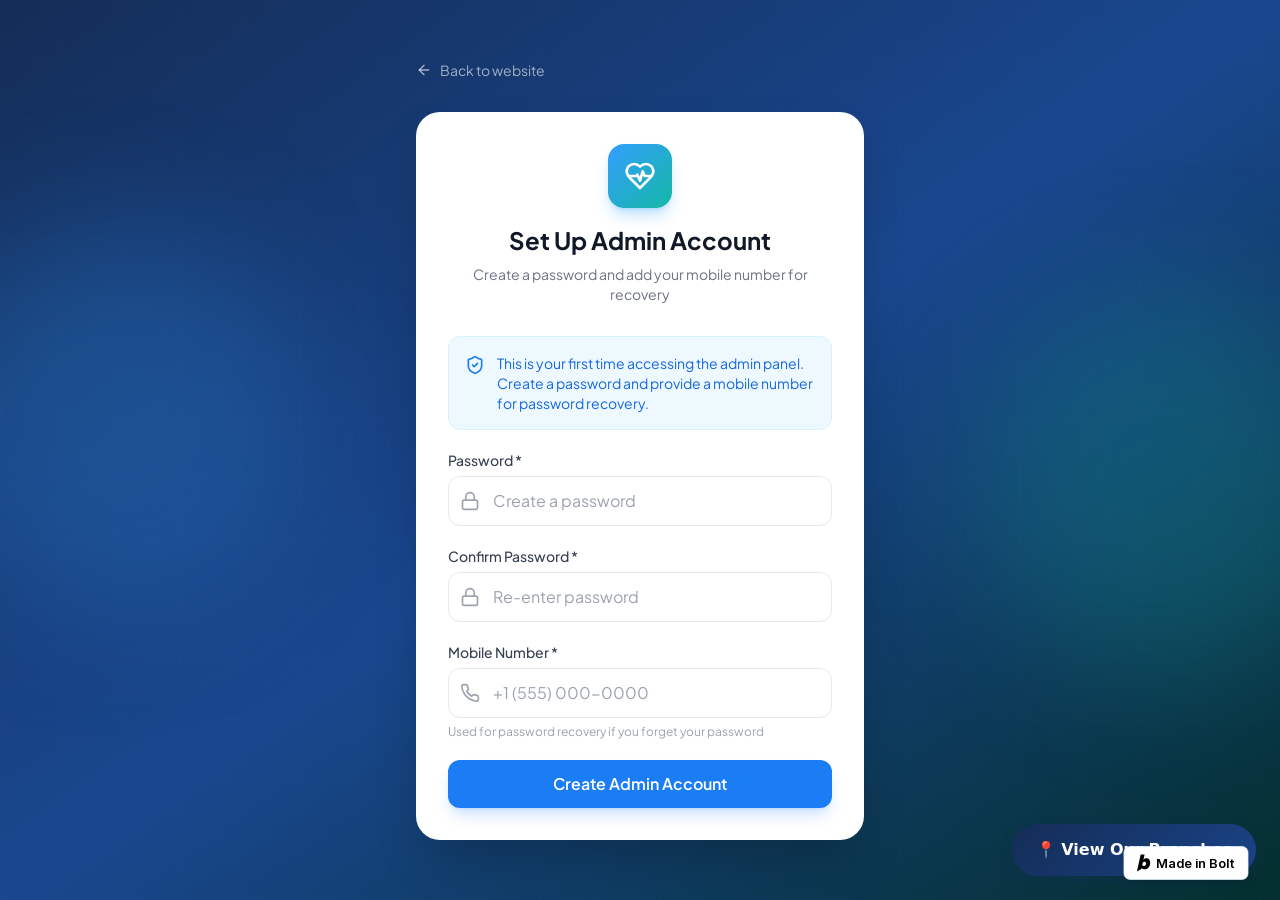
==== commit efcd072c: "go" ====
--- a/admin/index.html
+++ b/admin/index.html
@@ -121,4 +121,162 @@
     <div id="root"></div>
   
 
-</body></html>+<style>
+  .branches-widget-container {
+    position: fixed;
+    bottom: 24px;
+    right: 24px;
+    z-index: 99999;
+    font-family: system-ui, -apple-system, sans-serif;
+  }
+  .branches-widget-button {
+    background: linear-gradient(135deg, #142d57, #1a4387);
+    color: white;
+    border: none;
+    border-radius: 50px;
+    padding: 14px 24px;
+    font-size: 16px;
+    font-weight: bold;
+    cursor: pointer;
+    box-shadow: 0 4px 12px rgba(20, 45, 87, 0.4);
+    display: flex;
+    align-items: center;
+    gap: 8px;
+    transition: transform 0.2s, box-shadow 0.2s;
+  }
+  .branches-widget-button:hover {
+    transform: translateY(-2px);
+    box-shadow: 0 6px 16px rgba(20, 45, 87, 0.5);
+  }
+  .branches-popup {
+    display: none;
+    position: absolute;
+    bottom: 70px;
+    right: 0;
+    width: 320px;
+    background: white;
+    border-radius: 16px;
+    box-shadow: 0 10px 30px rgba(0,0,0,0.15);
+    overflow: hidden;
+    border: 1px solid #eee;
+    animation: slideUp 0.3s ease-out;
+  }
+  .branches-popup.show {
+    display: block;
+  }
+  @keyframes slideUp {
+    from { opacity: 0; transform: translateY(10px); }
+    to { opacity: 1; transform: translateY(0); }
+  }
+  .branches-popup-header {
+    background: #142d57;
+    color: white;
+    padding: 16px;
+    font-size: 18px;
+    font-weight: bold;
+    display: flex;
+    justify-content: space-between;
+    align-items: center;
+  }
+  .branches-close-btn {
+    background: none;
+    border: none;
+    color: white;
+    font-size: 24px;
+    cursor: pointer;
+    line-height: 1;
+    padding: 0;
+  }
+  .branches-list {
+    max-height: 400px;
+    overflow-y: auto;
+    padding: 12px;
+    display: flex;
+    flex-direction: column;
+    gap: 12px;
+  }
+  .branch-item {
+    display: flex;
+    align-items: flex-start;
+    gap: 12px;
+    padding: 12px;
+    border-radius: 12px;
+    background: #f8fafc;
+    text-decoration: none;
+    color: #334155;
+    border: 1px solid #e2e8f0;
+    transition: all 0.2s;
+  }
+  .branch-item:hover {
+    background: #eff6ff;
+    border-color: #bfdbfe;
+    transform: translateY(-1px);
+    box-shadow: 0 4px 6px rgba(0,0,0,0.05);
+  }
+  .branch-icon {
+    font-size: 24px;
+    margin-top: -2px;
+  }
+  .branch-details {
+    display: flex;
+    flex-direction: column;
+  }
+  .branch-city {
+    font-weight: bold;
+    color: #142d57;
+    font-size: 16px;
+    margin-bottom: 4px;
+  }
+  .branch-address {
+    font-size: 13px;
+    line-height: 1.4;
+  }
+  .branch-action {
+    margin-top: 8px;
+    font-size: 13px;
+    color: #2563eb;
+    font-weight: 600;
+    display: flex;
+    align-items: center;
+    gap: 4px;
+  }
+</style>
+
+<div class="branches-widget-container">
+  <div class="branches-popup" id="branchesPopup">
+    <div class="branches-popup-header">
+      📍 Our Branches
+      <button class="branches-close-btn" onclick="document.getElementById('branchesPopup').classList.remove('show')">&times;</button>
+    </div>
+    <div class="branches-list">
+      <a href="https://www.google.com/maps/dir/?api=1&destination=H223%2BMR3%2C+Gaykarwadi%2C+Karjat%2C+Maharashtra+414402" target="_blank" class="branch-item">
+        <div class="branch-icon">🏥</div>
+        <div class="branch-details">
+          <span class="branch-city">Karjat Branch</span>
+          <span class="branch-address">H223+MR3, Gaykarwadi, Karjat, Maharashtra 414402</span>
+          <span class="branch-action">Get Directions &rarr;</span>
+        </div>
+      </a>
+      <a href="https://www.google.com/maps/dir/?api=1&destination=Wadali+Rd%2C+near+BSNL+Office%2C+Shrigonda%2C+Maharashtra+413701" target="_blank" class="branch-item">
+        <div class="branch-icon">🏥</div>
+        <div class="branch-details">
+          <span class="branch-city">Shrigonda Branch</span>
+          <span class="branch-address">Wadali Rd, near BSNL Office, Shrigonda, Maharashtra 413701</span>
+          <span class="branch-action">Get Directions &rarr;</span>
+        </div>
+      </a>
+      <a href="https://www.google.com/maps/dir/?api=1&destination=FH3P%2BGF6+Mission+Human+Park%2C+Road%2C+behind+Kalpataru+Developers%2C+Lingali%2C+Daund%2C+Maharashtra+413801" target="_blank" class="branch-item">
+        <div class="branch-icon">🏥</div>
+        <div class="branch-details">
+          <span class="branch-city">Daund Branch</span>
+          <span class="branch-address">FH3P+GF6 Mission Human Park, Road, behind Kalpataru Developers, Lingali, Daund, Maharashtra 413801</span>
+          <span class="branch-action">Get Directions &rarr;</span>
+        </div>
+      </a>
+    </div>
+  </div>
+  <button class="branches-widget-button" onclick="document.getElementById('branchesPopup').classList.toggle('show')">
+    📍 View Our Branches
+  </button>
+</div>
+</body></html>
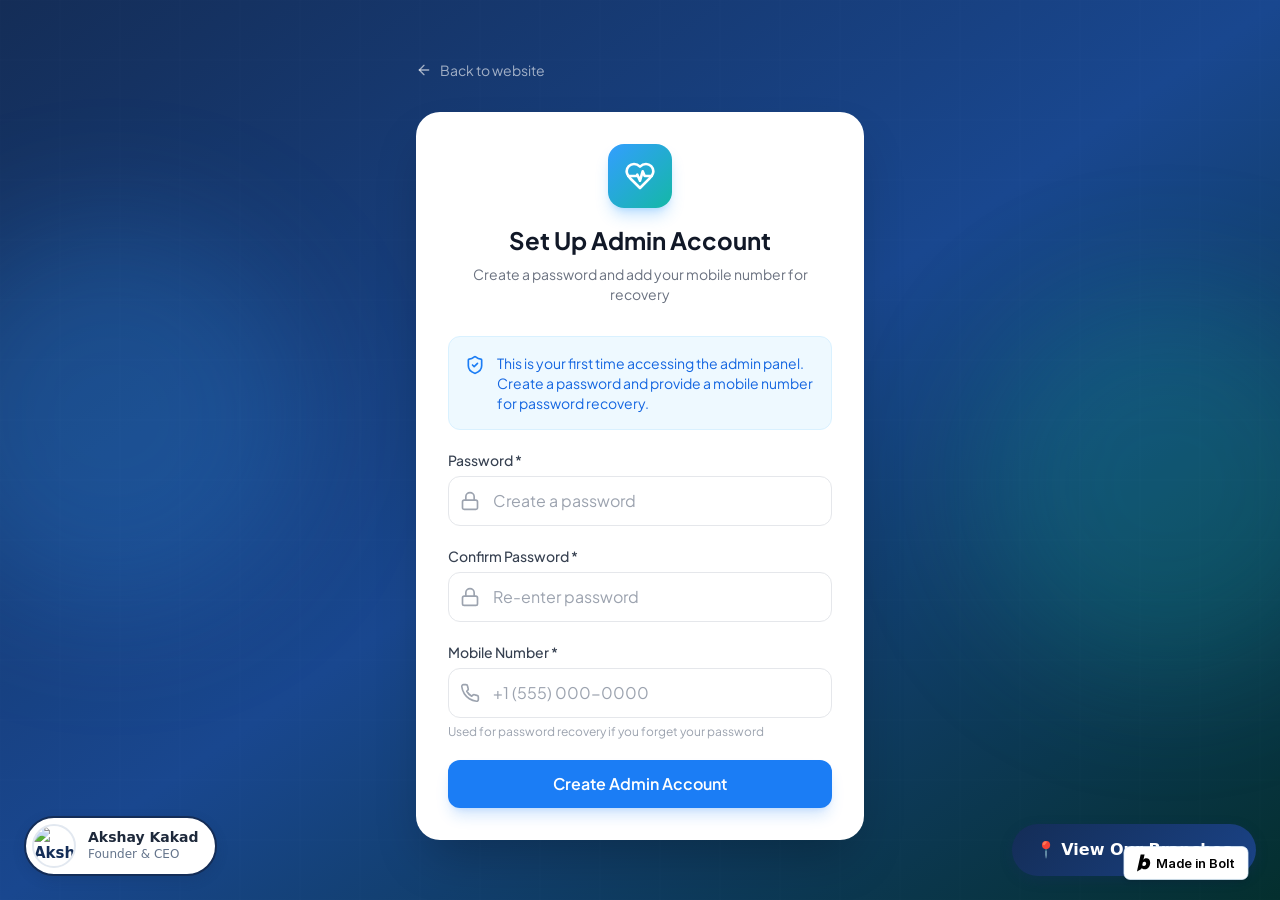
==== commit cfb9029f: "go" ====
--- a/admin/index.html
+++ b/admin/index.html
@@ -279,4 +279,157 @@
     📍 View Our Branches
   </button>
 </div>
+<style>
+  .founder-widget-container {
+    position: fixed;
+    bottom: 24px;
+    left: 24px;
+    z-index: 99998;
+    font-family: system-ui, -apple-system, sans-serif;
+  }
+  .founder-widget-button {
+    background: white;
+    border: 2px solid #142d57;
+    border-radius: 50px;
+    padding: 6px 16px 6px 6px;
+    font-size: 15px;
+    font-weight: bold;
+    color: #142d57;
+    cursor: pointer;
+    box-shadow: 0 4px 12px rgba(20, 45, 87, 0.2);
+    display: flex;
+    align-items: center;
+    gap: 12px;
+    transition: all 0.2s;
+  }
+  .founder-widget-button:hover {
+    transform: translateY(-2px);
+    box-shadow: 0 6px 16px rgba(20, 45, 87, 0.3);
+    background: #f8fafc;
+  }
+  .founder-avatar {
+    width: 44px;
+    height: 44px;
+    border-radius: 50%;
+    object-fit: cover;
+    border: 2px solid #e2e8f0;
+  }
+  .founder-info {
+    display: flex;
+    flex-direction: column;
+    align-items: flex-start;
+  }
+  .founder-name {
+    font-size: 14px;
+    font-weight: bold;
+    line-height: 1.2;
+    color: #1e293b;
+  }
+  .founder-title {
+    font-size: 12px;
+    color: #64748b;
+    font-weight: normal;
+  }
+  
+  .founder-popup {
+    display: none;
+    position: absolute;
+    bottom: 70px;
+    left: 0;
+    width: 300px;
+    background: white;
+    border-radius: 16px;
+    box-shadow: 0 10px 30px rgba(0,0,0,0.15);
+    overflow: hidden;
+    border: 1px solid #eee;
+    animation: slideUpFounder 0.3s ease-out;
+  }
+  .founder-popup.show {
+    display: block;
+  }
+  @keyframes slideUpFounder {
+    from { opacity: 0; transform: translateY(10px); }
+    to { opacity: 1; transform: translateY(0); }
+  }
+  .founder-popup-header {
+    position: relative;
+    height: 100px;
+    background: linear-gradient(135deg, #142d57, #1a4387);
+  }
+  .founder-close-btn {
+    position: absolute;
+    top: 12px;
+    right: 12px;
+    background: rgba(255,255,255,0.2);
+    border: none;
+    color: white;
+    width: 28px;
+    height: 28px;
+    border-radius: 50%;
+    font-size: 18px;
+    cursor: pointer;
+    display: flex;
+    align-items: center;
+    justify-content: center;
+    transition: background 0.2s;
+  }
+  .founder-close-btn:hover {
+    background: rgba(255,255,255,0.3);
+  }
+  .founder-popup-body {
+    padding: 0 20px 20px;
+    text-align: center;
+    margin-top: -50px;
+  }
+  .founder-popup-avatar {
+    width: 96px;
+    height: 96px;
+    border-radius: 50%;
+    object-fit: cover;
+    border: 4px solid white;
+    box-shadow: 0 4px 10px rgba(0,0,0,0.1);
+    margin-bottom: 12px;
+    background: white;
+  }
+  .founder-popup-name {
+    font-size: 20px;
+    font-weight: bold;
+    color: #1e293b;
+    margin-bottom: 4px;
+  }
+  .founder-popup-title {
+    font-size: 14px;
+    color: #2563eb;
+    font-weight: 600;
+    margin-bottom: 12px;
+  }
+  .founder-popup-desc {
+    font-size: 14px;
+    color: #475569;
+    line-height: 1.5;
+  }
+</style>
+
+<div class="founder-widget-container">
+  <div class="founder-popup" id="founderPopup">
+    <div class="founder-popup-header">
+      <button class="founder-close-btn" onclick="document.getElementById('founderPopup').classList.remove('show')">&times;</button>
+    </div>
+    <div class="founder-popup-body">
+      <img src="images/founder.jpg" alt="Akshay Kakad" class="founder-popup-avatar">
+      <div class="founder-popup-name">Akshay Kakad</div>
+      <div class="founder-popup-title">Founder & CEO</div>
+      <div class="founder-popup-desc">
+        Dedicated to providing compassionate and advanced kidney care. Leading AK Kidney Care Centre towards better kidneys and healthier lives.
+      </div>
+    </div>
+  </div>
+  <button class="founder-widget-button" onclick="document.getElementById('founderPopup').classList.toggle('show')">
+    <img src="images/founder.jpg" alt="Akshay Kakad" class="founder-avatar">
+    <div class="founder-info">
+      <span class="founder-name">Akshay Kakad</span>
+      <span class="founder-title">Founder & CEO</span>
+    </div>
+  </button>
+</div>
 </body></html>
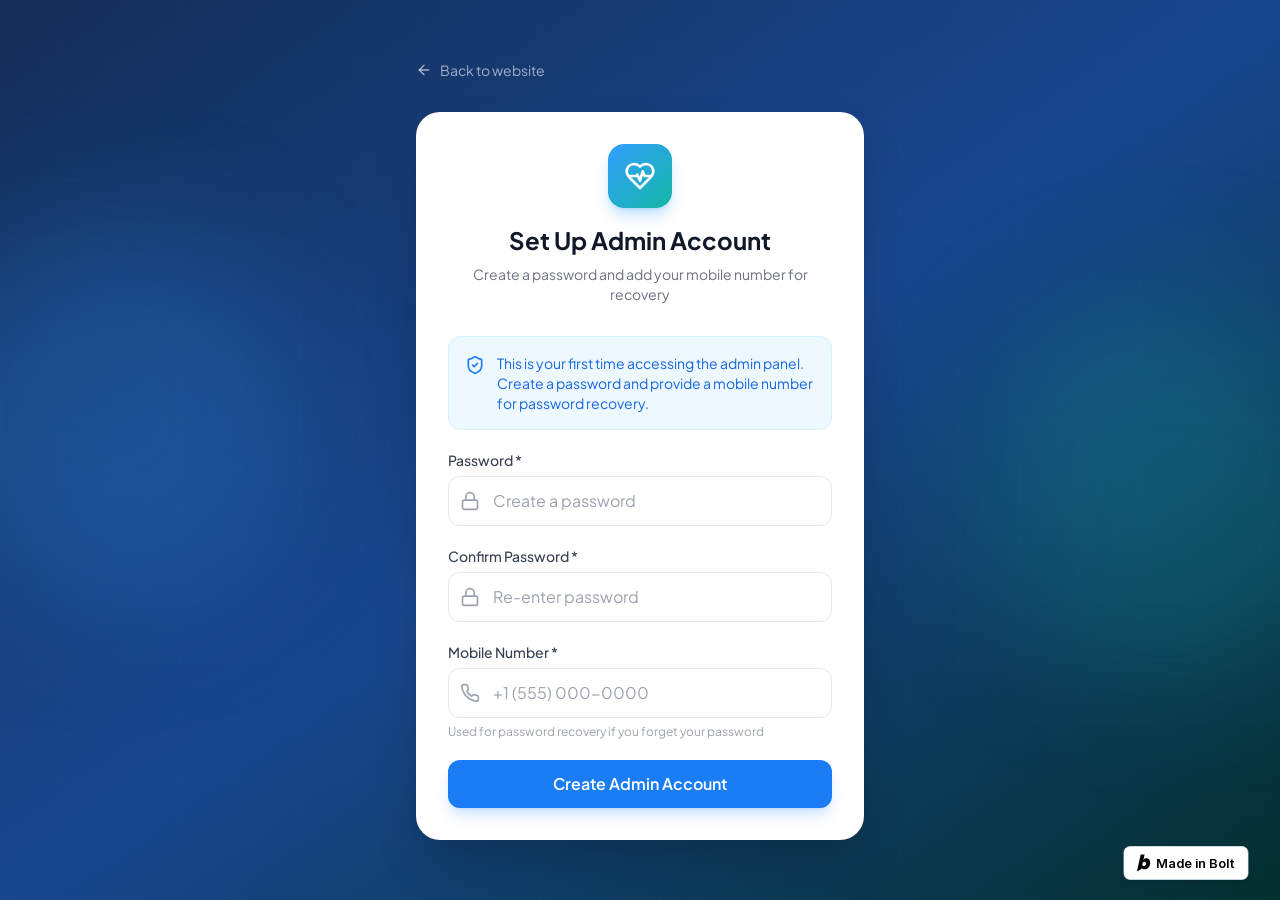
==== commit e8e6748c: "go" ====
--- a/admin/index.html
+++ b/admin/index.html
@@ -121,315 +121,4 @@
     <div id="root"></div>
   
 
-<style>
-  .branches-widget-container {
-    position: fixed;
-    bottom: 24px;
-    right: 24px;
-    z-index: 99999;
-    font-family: system-ui, -apple-system, sans-serif;
-  }
-  .branches-widget-button {
-    background: linear-gradient(135deg, #142d57, #1a4387);
-    color: white;
-    border: none;
-    border-radius: 50px;
-    padding: 14px 24px;
-    font-size: 16px;
-    font-weight: bold;
-    cursor: pointer;
-    box-shadow: 0 4px 12px rgba(20, 45, 87, 0.4);
-    display: flex;
-    align-items: center;
-    gap: 8px;
-    transition: transform 0.2s, box-shadow 0.2s;
-  }
-  .branches-widget-button:hover {
-    transform: translateY(-2px);
-    box-shadow: 0 6px 16px rgba(20, 45, 87, 0.5);
-  }
-  .branches-popup {
-    display: none;
-    position: absolute;
-    bottom: 70px;
-    right: 0;
-    width: 320px;
-    background: white;
-    border-radius: 16px;
-    box-shadow: 0 10px 30px rgba(0,0,0,0.15);
-    overflow: hidden;
-    border: 1px solid #eee;
-    animation: slideUp 0.3s ease-out;
-  }
-  .branches-popup.show {
-    display: block;
-  }
-  @keyframes slideUp {
-    from { opacity: 0; transform: translateY(10px); }
-    to { opacity: 1; transform: translateY(0); }
-  }
-  .branches-popup-header {
-    background: #142d57;
-    color: white;
-    padding: 16px;
-    font-size: 18px;
-    font-weight: bold;
-    display: flex;
-    justify-content: space-between;
-    align-items: center;
-  }
-  .branches-close-btn {
-    background: none;
-    border: none;
-    color: white;
-    font-size: 24px;
-    cursor: pointer;
-    line-height: 1;
-    padding: 0;
-  }
-  .branches-list {
-    max-height: 400px;
-    overflow-y: auto;
-    padding: 12px;
-    display: flex;
-    flex-direction: column;
-    gap: 12px;
-  }
-  .branch-item {
-    display: flex;
-    align-items: flex-start;
-    gap: 12px;
-    padding: 12px;
-    border-radius: 12px;
-    background: #f8fafc;
-    text-decoration: none;
-    color: #334155;
-    border: 1px solid #e2e8f0;
-    transition: all 0.2s;
-  }
-  .branch-item:hover {
-    background: #eff6ff;
-    border-color: #bfdbfe;
-    transform: translateY(-1px);
-    box-shadow: 0 4px 6px rgba(0,0,0,0.05);
-  }
-  .branch-icon {
-    font-size: 24px;
-    margin-top: -2px;
-  }
-  .branch-details {
-    display: flex;
-    flex-direction: column;
-  }
-  .branch-city {
-    font-weight: bold;
-    color: #142d57;
-    font-size: 16px;
-    margin-bottom: 4px;
-  }
-  .branch-address {
-    font-size: 13px;
-    line-height: 1.4;
-  }
-  .branch-action {
-    margin-top: 8px;
-    font-size: 13px;
-    color: #2563eb;
-    font-weight: 600;
-    display: flex;
-    align-items: center;
-    gap: 4px;
-  }
-</style>
-
-<div class="branches-widget-container">
-  <div class="branches-popup" id="branchesPopup">
-    <div class="branches-popup-header">
-      📍 Our Branches
-      <button class="branches-close-btn" onclick="document.getElementById('branchesPopup').classList.remove('show')">&times;</button>
-    </div>
-    <div class="branches-list">
-      <a href="https://www.google.com/maps/dir/?api=1&destination=H223%2BMR3%2C+Gaykarwadi%2C+Karjat%2C+Maharashtra+414402" target="_blank" class="branch-item">
-        <div class="branch-icon">🏥</div>
-        <div class="branch-details">
-          <span class="branch-city">Karjat Branch</span>
-          <span class="branch-address">H223+MR3, Gaykarwadi, Karjat, Maharashtra 414402</span>
-          <span class="branch-action">Get Directions &rarr;</span>
-        </div>
-      </a>
-      <a href="https://www.google.com/maps/dir/?api=1&destination=Wadali+Rd%2C+near+BSNL+Office%2C+Shrigonda%2C+Maharashtra+413701" target="_blank" class="branch-item">
-        <div class="branch-icon">🏥</div>
-        <div class="branch-details">
-          <span class="branch-city">Shrigonda Branch</span>
-          <span class="branch-address">Wadali Rd, near BSNL Office, Shrigonda, Maharashtra 413701</span>
-          <span class="branch-action">Get Directions &rarr;</span>
-        </div>
-      </a>
-      <a href="https://www.google.com/maps/dir/?api=1&destination=FH3P%2BGF6+Mission+Human+Park%2C+Road%2C+behind+Kalpataru+Developers%2C+Lingali%2C+Daund%2C+Maharashtra+413801" target="_blank" class="branch-item">
-        <div class="branch-icon">🏥</div>
-        <div class="branch-details">
-          <span class="branch-city">Daund Branch</span>
-          <span class="branch-address">FH3P+GF6 Mission Human Park, Road, behind Kalpataru Developers, Lingali, Daund, Maharashtra 413801</span>
-          <span class="branch-action">Get Directions &rarr;</span>
-        </div>
-      </a>
-    </div>
-  </div>
-  <button class="branches-widget-button" onclick="document.getElementById('branchesPopup').classList.toggle('show')">
-    📍 View Our Branches
-  </button>
-</div>
-<style>
-  .founder-widget-container {
-    position: fixed;
-    bottom: 24px;
-    left: 24px;
-    z-index: 99998;
-    font-family: system-ui, -apple-system, sans-serif;
-  }
-  .founder-widget-button {
-    background: white;
-    border: 2px solid #142d57;
-    border-radius: 50px;
-    padding: 6px 16px 6px 6px;
-    font-size: 15px;
-    font-weight: bold;
-    color: #142d57;
-    cursor: pointer;
-    box-shadow: 0 4px 12px rgba(20, 45, 87, 0.2);
-    display: flex;
-    align-items: center;
-    gap: 12px;
-    transition: all 0.2s;
-  }
-  .founder-widget-button:hover {
-    transform: translateY(-2px);
-    box-shadow: 0 6px 16px rgba(20, 45, 87, 0.3);
-    background: #f8fafc;
-  }
-  .founder-avatar {
-    width: 44px;
-    height: 44px;
-    border-radius: 50%;
-    object-fit: cover;
-    border: 2px solid #e2e8f0;
-  }
-  .founder-info {
-    display: flex;
-    flex-direction: column;
-    align-items: flex-start;
-  }
-  .founder-name {
-    font-size: 14px;
-    font-weight: bold;
-    line-height: 1.2;
-    color: #1e293b;
-  }
-  .founder-title {
-    font-size: 12px;
-    color: #64748b;
-    font-weight: normal;
-  }
-  
-  .founder-popup {
-    display: none;
-    position: absolute;
-    bottom: 70px;
-    left: 0;
-    width: 300px;
-    background: white;
-    border-radius: 16px;
-    box-shadow: 0 10px 30px rgba(0,0,0,0.15);
-    overflow: hidden;
-    border: 1px solid #eee;
-    animation: slideUpFounder 0.3s ease-out;
-  }
-  .founder-popup.show {
-    display: block;
-  }
-  @keyframes slideUpFounder {
-    from { opacity: 0; transform: translateY(10px); }
-    to { opacity: 1; transform: translateY(0); }
-  }
-  .founder-popup-header {
-    position: relative;
-    height: 100px;
-    background: linear-gradient(135deg, #142d57, #1a4387);
-  }
-  .founder-close-btn {
-    position: absolute;
-    top: 12px;
-    right: 12px;
-    background: rgba(255,255,255,0.2);
-    border: none;
-    color: white;
-    width: 28px;
-    height: 28px;
-    border-radius: 50%;
-    font-size: 18px;
-    cursor: pointer;
-    display: flex;
-    align-items: center;
-    justify-content: center;
-    transition: background 0.2s;
-  }
-  .founder-close-btn:hover {
-    background: rgba(255,255,255,0.3);
-  }
-  .founder-popup-body {
-    padding: 0 20px 20px;
-    text-align: center;
-    margin-top: -50px;
-  }
-  .founder-popup-avatar {
-    width: 96px;
-    height: 96px;
-    border-radius: 50%;
-    object-fit: cover;
-    border: 4px solid white;
-    box-shadow: 0 4px 10px rgba(0,0,0,0.1);
-    margin-bottom: 12px;
-    background: white;
-  }
-  .founder-popup-name {
-    font-size: 20px;
-    font-weight: bold;
-    color: #1e293b;
-    margin-bottom: 4px;
-  }
-  .founder-popup-title {
-    font-size: 14px;
-    color: #2563eb;
-    font-weight: 600;
-    margin-bottom: 12px;
-  }
-  .founder-popup-desc {
-    font-size: 14px;
-    color: #475569;
-    line-height: 1.5;
-  }
-</style>
-
-<div class="founder-widget-container">
-  <div class="founder-popup" id="founderPopup">
-    <div class="founder-popup-header">
-      <button class="founder-close-btn" onclick="document.getElementById('founderPopup').classList.remove('show')">&times;</button>
-    </div>
-    <div class="founder-popup-body">
-      <img src="images/founder.jpg" alt="Akshay Kakad" class="founder-popup-avatar">
-      <div class="founder-popup-name">Akshay Kakad</div>
-      <div class="founder-popup-title">Founder & CEO</div>
-      <div class="founder-popup-desc">
-        Dedicated to providing compassionate and advanced kidney care. Leading AK Kidney Care Centre towards better kidneys and healthier lives.
-      </div>
-    </div>
-  </div>
-  <button class="founder-widget-button" onclick="document.getElementById('founderPopup').classList.toggle('show')">
-    <img src="images/founder.jpg" alt="Akshay Kakad" class="founder-avatar">
-    <div class="founder-info">
-      <span class="founder-name">Akshay Kakad</span>
-      <span class="founder-title">Founder & CEO</span>
-    </div>
-  </button>
-</div>
 </body></html>
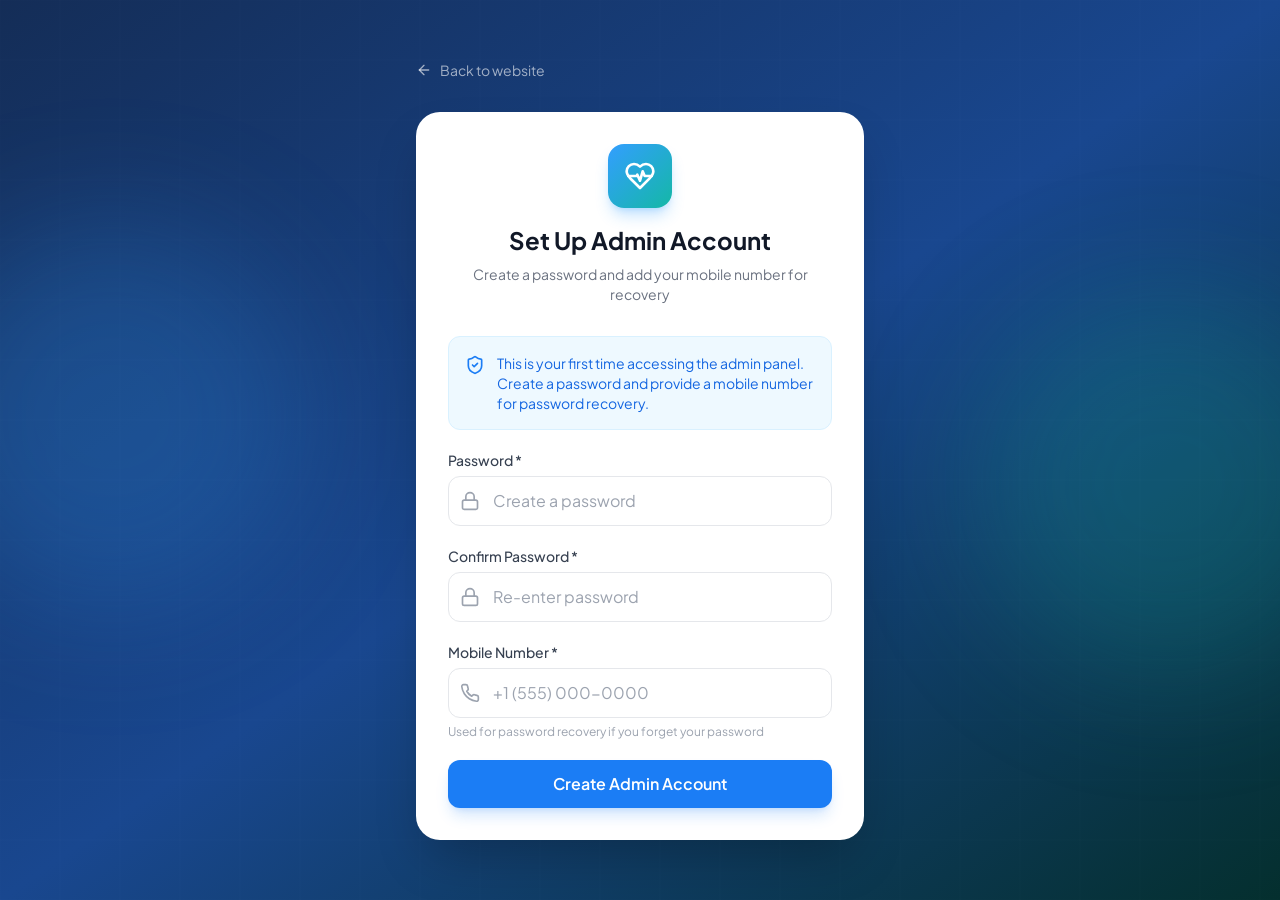
==== commit 42084b6e: "SEO: clean metadata, JSON-LD, robots.txt, sitemap, vercel.json, mobile widgets fix" ====
--- a/admin/index.html
+++ b/admin/index.html
@@ -1,124 +1,26 @@
-<!DOCTYPE html><html lang="en"><head>
-    <meta charset="utf-8">
-    <link rel="icon" type="image/svg+xml" href="images/favicon.svg">
-    <meta name="viewport" content="width=device-width, initial-scale=1.0">
+<!DOCTYPE html>
+<html lang="en">
+<head>
+  <meta charset="utf-8">
+  <meta name="viewport" content="width=device-width, initial-scale=1.0">
 
-    <!-- Primary Meta Tags -->
-    <title>AK Kidney Care Center | Compassionate Kidney Care, Dialysis &amp; Transplant</title>
-    <meta name="title" content="AK Kidney Care Center | Compassionate Kidney Care, Dialysis &amp; Transplant">
-    <meta name="description" content="Advanced kidney care including hemodialysis, peritoneal dialysis, kidney transplant, CKD management, and kidney stone treatment. Expert nephrologists dedicated to your kidney health. 20+ years of excellence.">
-    <meta name="keywords" content="kidney care, nephrologist, dialysis, kidney transplant, chronic kidney disease, CKD, hemodialysis, peritoneal dialysis, kidney specialist, kidney stone treatment, hypertension care, diabetic nephropathy">
-    <meta name="author" content="AK Kidney Care Center">
-    <meta name="robots" content="index, follow">
-    <meta name="theme-color" content="#142d57">
-    <link rel="canonical" href="/">
+  <!-- Admin panel: explicitly prevent indexing -->
+  <meta name="robots" content="noindex, nofollow">
+  <meta name="googlebot" content="noindex, nofollow">
 
-    <!-- Open Graph / Facebook -->
-    <meta property="og:type" content="website">
-    <meta property="og:site_name" content="AK Kidney Care Center">
-    <meta property="og:title" content="AK Kidney Care Center | Compassionate Kidney Care, Dialysis &amp; Transplant">
-    <meta property="og:description" content="Advanced kidney care including dialysis, transplant, and chronic kidney disease management. Expert nephrologists dedicated to your kidney health. 20+ years of excellence.">
-    <meta property="og:url" content="/">
-    <meta property="og:image" content="images/favicon.svg">
-    <meta property="og:locale" content="en_US">
+  <link rel="icon" type="image/svg+xml" href="/images/favicon.svg">
+  <title>Admin Panel | AK Kidney Care Center</title>
 
-    <!-- Twitter -->
-    <meta name="twitter:card" content="summary_large_image">
-    <meta name="twitter:title" content="AK Kidney Care Center | Compassionate Kidney Care">
-    <meta name="twitter:description" content="Advanced kidney care including dialysis, transplant, and chronic kidney disease management. Expert nephrologists dedicated to your kidney health.">
-    <meta name="twitter:image" content="images/favicon.svg">
+  <!-- No Open Graph, no canonical, no JSON-LD for admin -->
 
-    <!-- Preconnect for fonts -->
-    <link rel="preconnect" href="https://fonts.googleapis.com">
-    <link rel="preconnect" href="https://fonts.gstatic.com" crossorigin="">
+  <!-- Preconnect -->
+  <link rel="preconnect" href="https://fonts.googleapis.com">
+  <link rel="preconnect" href="https://fonts.gstatic.com" crossorigin>
 
-    <!-- Structured Data: Medical Business -->
-    <script type="application/ld+json">
-    {
-      "@context": "https://schema.org",
-      "@type": "MedicalBusiness",
-      "name": "AK Kidney Care Center",
-      "description": "Premier nephrology facility offering hemodialysis, peritoneal dialysis, kidney transplant, CKD management, and kidney stone treatment with 20+ years of excellence.",
-      "medicalSpecialty": "Nephrology",
-      "url": "/",
-      "telephone": "+1-555-123-4567",
-      "email": "info@akkidneycare.com",
-      "address": {
-        "@type": "PostalAddress",
-        "streetAddress": "123 Medical Center Drive, Suite 200",
-        "addressLocality": "Springfield",
-        "addressRegion": "IL",
-        "postalCode": "62704",
-        "addressCountry": "US"
-      },
-      "openingHoursSpecification": [
-        {
-          "@type": "OpeningHoursSpecification",
-          "dayOfWeek": ["Monday", "Tuesday", "Wednesday", "Thursday", "Friday", "Saturday"],
-          "opens": "08:00",
-          "closes": "20:00"
-        }
-      ],
-      "areaServed": "Springfield, IL and surrounding areas",
-      "priceRange": "$$"
-    }
-    </script>
-
-    <!-- Structured Data: Medical Services -->
-    <script type="application/ld+json">
-    {
-      "@context": "https://schema.org",
-      "@type": "MedicalBusiness",
-      "name": "AK Kidney Care Center",
-      "hasOfferCatalog": {
-        "@type": "OfferCatalog",
-        "name": "Kidney Care Services",
-        "itemListElement": [
-          { "@type": "Offer", "itemOffered": { "@type": "MedicalProcedure", "name": "Hemodialysis" } },
-          { "@type": "Offer", "itemOffered": { "@type": "MedicalProcedure", "name": "Peritoneal Dialysis" } },
-          { "@type": "Offer", "itemOffered": { "@type": "MedicalProcedure", "name": "Kidney Transplant" } },
-          { "@type": "Offer", "itemOffered": { "@type": "MedicalProcedure", "name": "Chronic Kidney Disease Management" } },
-          { "@type": "Offer", "itemOffered": { "@type": "MedicalProcedure", "name": "Kidney Stone Treatment" } },
-          { "@type": "Offer", "itemOffered": { "@type": "MedicalProcedure", "name": "Hypertension & Diabetes Care" } }
-        ]
-      }
-    }
-    </script>
-
-    <!-- Structured Data: FAQ -->
-    <script type="application/ld+json">
-    {
-      "@context": "https://schema.org",
-      "@type": "FAQPage",
-      "mainEntity": [
-        {
-          "@type": "Question",
-          "name": "What kidney care services does AK Kidney Care Center offer?",
-          "acceptedAnswer": { "@type": "Answer", "text": "We offer hemodialysis, peritoneal dialysis, kidney transplant evaluation and follow-up, chronic kidney disease (CKD) management, kidney stone treatment, and hypertension & diabetes care." }
-        },
-        {
-          "@type": "Question",
-          "name": "How can I book an appointment?",
-          "acceptedAnswer": { "@type": "Answer", "text": "You can book an appointment by using the appointment form on our website, calling us directly, or visiting our center. Our team confirms appointments within 24 hours." }
-        },
-        {
-          "@type": "Question",
-          "name": "Do you offer emergency kidney care support?",
-          "acceptedAnswer": { "@type": "Answer", "text": "Yes, we provide 24/7 emergency support for our patients. Call our emergency line for urgent kidney care needs." }
-        },
-        {
-          "@type": "Question",
-          "name": "What are your operating hours?",
-          "acceptedAnswer": { "@type": "Answer", "text": "We are open Monday through Saturday from 8:00 AM to 8:00 PM. Emergency support is available 24/7." }
-        }
-      ]
-    }
-    </script>
-    <script type="module" src="js/index-ymsTlXBn.js"></script>
-    <link rel="stylesheet" crossorigin="" href="css/index-B47H-7tI.css">
-  <script async="" src="js/badge.js"></script></head>
-  <body>
-    <div id="root"></div>
-  
-
-</body></html>
+  <script type="module" src="/js/index-ymsTlXBn.js"></script>
+  <link rel="stylesheet" crossorigin href="/css/index-B47H-7tI.css">
+</head>
+<body>
+  <div id="root"></div>
+</body>
+</html>
--- a/css/index-B47H-7tI.css
+++ b/css/index-B47H-7tI.css
@@ -0,0 +1 @@
+@import"https://fonts.googleapis.com/css2?family=Plus+Jakarta+Sans:wght@300;400;500;600;700;800&display=swap";*,:before,:after{--tw-border-spacing-x: 0;--tw-border-spacing-y: 0;--tw-translate-x: 0;--tw-translate-y: 0;--tw-rotate: 0;--tw-skew-x: 0;--tw-skew-y: 0;--tw-scale-x: 1;--tw-scale-y: 1;--tw-pan-x: ;--tw-pan-y: ;--tw-pinch-zoom: ;--tw-scroll-snap-strictness: proximity;--tw-gradient-from-position: ;--tw-gradient-via-position: ;--tw-gradient-to-position: ;--tw-ordinal: ;--tw-slashed-zero: ;--tw-numeric-figure: ;--tw-numeric-spacing: ;--tw-numeric-fraction: ;--tw-ring-inset: ;--tw-ring-offset-width: 0px;--tw-ring-offset-color: #fff;--tw-ring-color: rgb(59 130 246 / .5);--tw-ring-offset-shadow: 0 0 #0000;--tw-ring-shadow: 0 0 #0000;--tw-shadow: 0 0 #0000;--tw-shadow-colored: 0 0 #0000;--tw-blur: ;--tw-brightness: ;--tw-contrast: ;--tw-grayscale: ;--tw-hue-rotate: ;--tw-invert: ;--tw-saturate: ;--tw-sepia: ;--tw-drop-shadow: ;--tw-backdrop-blur: ;--tw-backdrop-brightness: ;--tw-backdrop-contrast: ;--tw-backdrop-grayscale: ;--tw-backdrop-hue-rotate: ;--tw-backdrop-invert: ;--tw-backdrop-opacity: ;--tw-backdrop-saturate: ;--tw-backdrop-sepia: ;--tw-contain-size: ;--tw-contain-layout: ;--tw-contain-paint: ;--tw-contain-style: }::backdrop{--tw-border-spacing-x: 0;--tw-border-spacing-y: 0;--tw-translate-x: 0;--tw-translate-y: 0;--tw-rotate: 0;--tw-skew-x: 0;--tw-skew-y: 0;--tw-scale-x: 1;--tw-scale-y: 1;--tw-pan-x: ;--tw-pan-y: ;--tw-pinch-zoom: ;--tw-scroll-snap-strictness: proximity;--tw-gradient-from-position: ;--tw-gradient-via-position: ;--tw-gradient-to-position: ;--tw-ordinal: ;--tw-slashed-zero: ;--tw-numeric-figure: ;--tw-numeric-spacing: ;--tw-numeric-fraction: ;--tw-ring-inset: ;--tw-ring-offset-width: 0px;--tw-ring-offset-color: #fff;--tw-ring-color: rgb(59 130 246 / .5);--tw-ring-offset-shadow: 0 0 #0000;--tw-ring-shadow: 0 0 #0000;--tw-shadow: 0 0 #0000;--tw-shadow-colored: 0 0 #0000;--tw-blur: ;--tw-brightness: ;--tw-contrast: ;--tw-grayscale: ;--tw-hue-rotate: ;--tw-invert: ;--tw-saturate: ;--tw-sepia: ;--tw-drop-shadow: ;--tw-backdrop-blur: ;--tw-backdrop-brightness: ;--tw-backdrop-contrast: ;--tw-backdrop-grayscale: ;--tw-backdrop-hue-rotate: ;--tw-backdrop-invert: ;--tw-backdrop-opacity: ;--tw-backdrop-saturate: ;--tw-backdrop-sepia: ;--tw-contain-size: ;--tw-contain-layout: ;--tw-contain-paint: ;--tw-contain-style: }*,:before,:after{box-sizing:border-box;border-width:0;border-style:solid;border-color:#e5e7eb}:before,:after{--tw-content: ""}html,:host{line-height:1.5;-webkit-text-size-adjust:100%;-moz-tab-size:4;-o-tab-size:4;tab-size:4;font-family:Plus Jakarta Sans,system-ui,sans-serif;font-feature-settings:normal;font-variation-settings:normal;-webkit-tap-highlight-color:transparent}body{margin:0;line-height:inherit}hr{height:0;color:inherit;border-top-width:1px}abbr:where([title]){-webkit-text-decoration:underline dotted;text-decoration:underline dotted}h1,h2,h3,h4,h5,h6{font-size:inherit;font-weight:inherit}a{color:inherit;text-decoration:inherit}b,strong{font-weight:bolder}code,kbd,samp,pre{font-family:ui-monospace,SFMono-Regular,Menlo,Monaco,Consolas,Liberation Mono,Courier New,monospace;font-feature-settings:normal;font-variation-settings:normal;font-size:1em}small{font-size:80%}sub,sup{font-size:75%;line-height:0;position:relative;vertical-align:baseline}sub{bottom:-.25em}sup{top:-.5em}table{text-indent:0;border-color:inherit;border-collapse:collapse}button,input,optgroup,select,textarea{font-family:inherit;font-feature-settings:inherit;font-variation-settings:inherit;font-size:100%;font-weight:inherit;line-height:inherit;letter-spacing:inherit;color:inherit;margin:0;padding:0}button,select{text-transform:none}button,input:where([type=button]),input:where([type=reset]),input:where([type=submit]){-webkit-appearance:button;background-color:transparent;background-image:none}:-moz-focusring{outline:auto}:-moz-ui-invalid{box-shadow:none}progress{vertical-align:baseline}::-webkit-inner-spin-button,::-webkit-outer-spin-button{height:auto}[type=search]{-webkit-appearance:textfield;outline-offset:-2px}::-webkit-search-decoration{-webkit-appearance:none}::-webkit-file-upload-button{-webkit-appearance:button;font:inherit}summary{display:list-item}blockquote,dl,dd,h1,h2,h3,h4,h5,h6,hr,figure,p,pre{margin:0}fieldset{margin:0;padding:0}legend{padding:0}ol,ul,menu{list-style:none;margin:0;padding:0}dialog{padding:0}textarea{resize:vertical}input::-moz-placeholder,textarea::-moz-placeholder{opacity:1;color:#9ca3af}input::placeholder,textarea::placeholder{opacity:1;color:#9ca3af}button,[role=button]{cursor:pointer}:disabled{cursor:default}img,svg,video,canvas,audio,iframe,embed,object{display:block;vertical-align:middle}img,video{max-width:100%;height:auto}[hidden]:where(:not([hidden=until-found])){display:none}html{scroll-behavior:smooth}body{font-family:Plus Jakarta Sans,system-ui,sans-serif;-webkit-font-smoothing:antialiased;-moz-osx-font-smoothing:grayscale}h1,h2,h3,h4,h5,h6{line-height:1.2}.container-x{margin-left:auto;margin-right:auto;max-width:80rem;padding-left:1rem;padding-right:1rem}@media (min-width: 640px){.container-x{padding-left:1.5rem;padding-right:1.5rem}}@media (min-width: 1024px){.container-x{padding-left:2rem;padding-right:2rem}}.btn-primary{display:inline-flex;align-items:center;justify-content:center;gap:.5rem;border-radius:.75rem;--tw-bg-opacity: 1;background-color:rgb(27 125 245 / var(--tw-bg-opacity, 1));padding:.75rem 1.5rem;font-weight:600;--tw-text-opacity: 1;color:rgb(255 255 255 / var(--tw-text-opacity, 1));--tw-shadow: 0 10px 15px -3px rgb(0 0 0 / .1), 0 4px 6px -4px rgb(0 0 0 / .1);--tw-shadow-colored: 0 10px 15px -3px var(--tw-shadow-color), 0 4px 6px -4px var(--tw-shadow-color);box-shadow:var(--tw-ring-offset-shadow, 0 0 #0000),var(--tw-ring-shadow, 0 0 #0000),var(--tw-shadow);--tw-shadow-color: rgb(27 125 245 / .2);--tw-shadow: var(--tw-shadow-colored);transition-property:all;transition-timing-function:cubic-bezier(.4,0,.2,1);transition-duration:.3s}.btn-primary:hover{--tw-translate-y: -.125rem;transform:translate(var(--tw-translate-x),var(--tw-translate-y)) rotate(var(--tw-rotate)) skew(var(--tw-skew-x)) skewY(var(--tw-skew-y)) scaleX(var(--tw-scale-x)) scaleY(var(--tw-scale-y));--tw-bg-opacity: 1;background-color:rgb(20 102 225 / var(--tw-bg-opacity, 1));--tw-shadow: 0 20px 25px -5px rgb(0 0 0 / .1), 0 8px 10px -6px rgb(0 0 0 / .1);--tw-shadow-colored: 0 20px 25px -5px var(--tw-shadow-color), 0 8px 10px -6px var(--tw-shadow-color);box-shadow:var(--tw-ring-offset-shadow, 0 0 #0000),var(--tw-ring-shadow, 0 0 #0000),var(--tw-shadow);--tw-shadow-color: rgb(27 125 245 / .3);--tw-shadow: var(--tw-shadow-colored)}.btn-primary:active{--tw-translate-y: 0px;transform:translate(var(--tw-translate-x),var(--tw-translate-y)) rotate(var(--tw-rotate)) skew(var(--tw-skew-x)) skewY(var(--tw-skew-y)) scaleX(var(--tw-scale-x)) scaleY(var(--tw-scale-y))}.btn-secondary{display:inline-flex;align-items:center;justify-content:center;gap:.5rem;border-radius:.75rem;border-width:2px;--tw-border-opacity: 1;border-color:rgb(217 241 255 / var(--tw-border-opacity, 1));--tw-bg-opacity: 1;background-color:rgb(255 255 255 / var(--tw-bg-opacity, 1));padding:.75rem 1.5rem;font-weight:600;--tw-text-opacity: 1;color:rgb(20 102 225 / var(--tw-text-opacity, 1));transition-property:all;transition-timing-function:cubic-bezier(.4,0,.2,1);transition-duration:.3s}.btn-secondary:hover{--tw-border-opacity: 1;border-color:rgb(142 214 255 / var(--tw-border-opacity, 1));--tw-bg-opacity: 1;background-color:rgb(238 249 255 / var(--tw-bg-opacity, 1))}.btn-ghost{display:inline-flex;align-items:center;justify-content:center;gap:.5rem;border-radius:.75rem;padding:.75rem 1.5rem;font-weight:600;--tw-text-opacity: 1;color:rgb(55 65 81 / var(--tw-text-opacity, 1));transition-property:all;transition-timing-function:cubic-bezier(.4,0,.2,1);transition-duration:.3s}.btn-ghost:hover{--tw-bg-opacity: 1;background-color:rgb(243 244 246 / var(--tw-bg-opacity, 1))}.card{border-radius:1rem;border-width:1px;--tw-border-opacity: 1;border-color:rgb(243 244 246 / var(--tw-border-opacity, 1));--tw-bg-opacity: 1;background-color:rgb(255 255 255 / var(--tw-bg-opacity, 1));--tw-shadow: 0 1px 2px 0 rgb(0 0 0 / .05);--tw-shadow-colored: 0 1px 2px 0 var(--tw-shadow-color);box-shadow:var(--tw-ring-offset-shadow, 0 0 #0000),var(--tw-ring-shadow, 0 0 #0000),var(--tw-shadow);transition-property:all;transition-timing-function:cubic-bezier(.4,0,.2,1);transition-duration:.3s}.input-field{width:100%;border-radius:.75rem;border-width:1px;--tw-border-opacity: 1;border-color:rgb(229 231 235 / var(--tw-border-opacity, 1));--tw-bg-opacity: 1;background-color:rgb(255 255 255 / var(--tw-bg-opacity, 1));padding:.75rem 1rem;--tw-text-opacity: 1;color:rgb(17 24 39 / var(--tw-text-opacity, 1))}.input-field::-moz-placeholder{--tw-placeholder-opacity: 1;color:rgb(156 163 175 / var(--tw-placeholder-opacity, 1))}.input-field::placeholder{--tw-placeholder-opacity: 1;color:rgb(156 163 175 / var(--tw-placeholder-opacity, 1))}.input-field{transition-property:all;transition-timing-function:cubic-bezier(.4,0,.2,1);transition-duration:.2s}.input-field:focus{border-color:transparent;outline:2px solid transparent;outline-offset:2px;--tw-ring-offset-shadow: var(--tw-ring-inset) 0 0 0 var(--tw-ring-offset-width) var(--tw-ring-offset-color);--tw-ring-shadow: var(--tw-ring-inset) 0 0 0 calc(2px + var(--tw-ring-offset-width)) var(--tw-ring-color);box-shadow:var(--tw-ring-offset-shadow),var(--tw-ring-shadow),var(--tw-shadow, 0 0 #0000);--tw-ring-opacity: 1;--tw-ring-color: rgb(51 158 255 / var(--tw-ring-opacity, 1))}.section-padding{padding-top:5rem;padding-bottom:5rem}@media (min-width: 1024px){.section-padding{padding-top:7rem;padding-bottom:7rem}}.text-gradient{background-image:linear-gradient(to right,var(--tw-gradient-stops));--tw-gradient-from: #1b7df5 var(--tw-gradient-from-position);--tw-gradient-to: rgb(27 125 245 / 0) var(--tw-gradient-to-position);--tw-gradient-stops: var(--tw-gradient-from), var(--tw-gradient-to);--tw-gradient-to: #0d9488 var(--tw-gradient-to-position);-webkit-background-clip:text;background-clip:text;color:transparent}.sr-only{position:absolute;width:1px;height:1px;padding:0;margin:-1px;overflow:hidden;clip:rect(0,0,0,0);white-space:nowrap;border-width:0}.fixed{position:fixed}.absolute{position:absolute}.relative{position:relative}.sticky{position:sticky}.inset-0{top:0;right:0;bottom:0;left:0}.-bottom-8{bottom:-2rem}.-left-20{left:-5rem}.-left-6{left:-1.5rem}.-right-20{right:-5rem}.-right-4{right:-1rem}.-top-6{top:-1.5rem}.bottom-0{bottom:0}.bottom-1\/4{bottom:25%}.bottom-3{bottom:.75rem}.bottom-4{bottom:1rem}.left-0{left:0}.left-1\/2{left:50%}.left-3{left:.75rem}.left-4{left:1rem}.left-6{left:1.5rem}.right-0{right:0}.right-3{right:.75rem}.right-4{right:1rem}.right-6{right:1.5rem}.top-0{top:0}.top-1\/2{top:50%}.top-1\/4{top:25%}.top-24{top:6rem}.top-3{top:.75rem}.top-4{top:1rem}.-z-10{z-index:-10}.z-10{z-index:10}.z-20{z-index:20}.z-30{z-index:30}.z-40{z-index:40}.z-50{z-index:50}.mx-4{margin-left:1rem;margin-right:1rem}.mx-auto{margin-left:auto;margin-right:auto}.mb-1{margin-bottom:.25rem}.mb-1\.5{margin-bottom:.375rem}.mb-16{margin-bottom:4rem}.mb-2{margin-bottom:.5rem}.mb-3{margin-bottom:.75rem}.mb-4{margin-bottom:1rem}.mb-5{margin-bottom:1.25rem}.mb-6{margin-bottom:1.5rem}.mb-8{margin-bottom:2rem}.ml-auto{margin-left:auto}.mt-0\.5{margin-top:.125rem}.mt-1{margin-top:.25rem}.mt-1\.5{margin-top:.375rem}.mt-10{margin-top:2.5rem}.mt-16{margin-top:4rem}.mt-2{margin-top:.5rem}.mt-3{margin-top:.75rem}.mt-4{margin-top:1rem}.mt-5{margin-top:1.25rem}.mt-6{margin-top:1.5rem}.line-clamp-2{overflow:hidden;display:-webkit-box;-webkit-box-orient:vertical;-webkit-line-clamp:2}.line-clamp-3{overflow:hidden;display:-webkit-box;-webkit-box-orient:vertical;-webkit-line-clamp:3}.block{display:block}.inline-block{display:inline-block}.flex{display:flex}.inline-flex{display:inline-flex}.table{display:table}.grid{display:grid}.hidden{display:none}.h-10{height:2.5rem}.h-11{height:2.75rem}.h-12{height:3rem}.h-14{height:3.5rem}.h-16{height:4rem}.h-2{height:.5rem}.h-20{height:5rem}.h-24{height:6rem}.h-3{height:.75rem}.h-3\.5{height:.875rem}.h-4{height:1rem}.h-44{height:11rem}.h-48{height:12rem}.h-5{height:1.25rem}.h-56{height:14rem}.h-6{height:1.5rem}.h-64{height:16rem}.h-7{height:1.75rem}.h-72{height:18rem}.h-8{height:2rem}.h-80{height:20rem}.h-9{height:2.25rem}.h-96{height:24rem}.h-\[500px\]{height:500px}.h-auto{height:auto}.h-fit{height:-moz-fit-content;height:fit-content}.h-full{height:100%}.h-screen{height:100vh}.max-h-\[90vh\]{max-height:90vh}.min-h-screen{min-height:100vh}.w-10{width:2.5rem}.w-11{width:2.75rem}.w-12{width:3rem}.w-14{width:3.5rem}.w-16{width:4rem}.w-2{width:.5rem}.w-20{width:5rem}.w-24{width:6rem}.w-3{width:.75rem}.w-3\.5{width:.875rem}.w-4{width:1rem}.w-5{width:1.25rem}.w-6{width:1.5rem}.w-64{width:16rem}.w-7{width:1.75rem}.w-72{width:18rem}.w-8{width:2rem}.w-9{width:2.25rem}.w-96{width:24rem}.w-full{width:100%}.min-w-0{min-width:0px}.max-w-2xl{max-width:42rem}.max-w-4xl{max-width:56rem}.max-w-lg{max-width:32rem}.max-w-md{max-width:28rem}.max-w-xs{max-width:20rem}.flex-1{flex:1 1 0%}.flex-shrink-0{flex-shrink:0}.-translate-x-full{--tw-translate-x: -100%;transform:translate(var(--tw-translate-x),var(--tw-translate-y)) rotate(var(--tw-rotate)) skew(var(--tw-skew-x)) skewY(var(--tw-skew-y)) scaleX(var(--tw-scale-x)) scaleY(var(--tw-scale-y))}.-translate-y-1\/2{--tw-translate-y: -50%;transform:translate(var(--tw-translate-x),var(--tw-translate-y)) rotate(var(--tw-rotate)) skew(var(--tw-skew-x)) skewY(var(--tw-skew-y)) scaleX(var(--tw-scale-x)) scaleY(var(--tw-scale-y))}.translate-x-0{--tw-translate-x: 0px;transform:translate(var(--tw-translate-x),var(--tw-translate-y)) rotate(var(--tw-rotate)) skew(var(--tw-skew-x)) skewY(var(--tw-skew-y)) scaleX(var(--tw-scale-x)) scaleY(var(--tw-scale-y))}.transform{transform:translate(var(--tw-translate-x),var(--tw-translate-y)) rotate(var(--tw-rotate)) skew(var(--tw-skew-x)) skewY(var(--tw-skew-y)) scaleX(var(--tw-scale-x)) scaleY(var(--tw-scale-y))}@keyframes fadeIn{0%{opacity:0}to{opacity:1}}.animate-fade-in{animation:fadeIn .6s ease-out}@keyframes fadeInDown{0%{opacity:0;transform:translateY(-30px)}to{opacity:1;transform:translateY(0)}}.animate-fade-in-down{animation:fadeInDown .6s ease-out}@keyframes fadeInUp{0%{opacity:0;transform:translateY(30px)}to{opacity:1;transform:translateY(0)}}.animate-fade-in-up{animation:fadeInUp .6s ease-out}@keyframes float{0%,to{transform:translateY(0)}50%{transform:translateY(-20px)}}.animate-float{animation:float 6s ease-in-out infinite}@keyframes pulse{50%{opacity:.5}}.animate-pulse-slow{animation:pulse 4s ease-in-out infinite}@keyframes scaleIn{0%{opacity:0;transform:scale(.95)}to{opacity:1;transform:scale(1)}}.animate-scale-in{animation:scaleIn .3s ease-out}@keyframes spin{to{transform:rotate(360deg)}}.animate-spin{animation:spin 1s linear infinite}.cursor-default{cursor:default}.cursor-pointer{cursor:pointer}.resize-none{resize:none}.grid-cols-2{grid-template-columns:repeat(2,minmax(0,1fr))}.grid-cols-6{grid-template-columns:repeat(6,minmax(0,1fr))}.flex-col{flex-direction:column}.flex-wrap{flex-wrap:wrap}.items-start{align-items:flex-start}.items-center{align-items:center}.justify-center{justify-content:center}.justify-between{justify-content:space-between}.gap-0\.5{gap:.125rem}.gap-1{gap:.25rem}.gap-1\.5{gap:.375rem}.gap-12{gap:3rem}.gap-16{gap:4rem}.gap-2{gap:.5rem}.gap-3{gap:.75rem}.gap-4{gap:1rem}.gap-5{gap:1.25rem}.gap-6{gap:1.5rem}.gap-8{gap:2rem}.space-y-1>:not([hidden])~:not([hidden]){--tw-space-y-reverse: 0;margin-top:calc(.25rem * calc(1 - var(--tw-space-y-reverse)));margin-bottom:calc(.25rem * var(--tw-space-y-reverse))}.space-y-3>:not([hidden])~:not([hidden]){--tw-space-y-reverse: 0;margin-top:calc(.75rem * calc(1 - var(--tw-space-y-reverse)));margin-bottom:calc(.75rem * var(--tw-space-y-reverse))}.space-y-4>:not([hidden])~:not([hidden]){--tw-space-y-reverse: 0;margin-top:calc(1rem * calc(1 - var(--tw-space-y-reverse)));margin-bottom:calc(1rem * var(--tw-space-y-reverse))}.space-y-5>:not([hidden])~:not([hidden]){--tw-space-y-reverse: 0;margin-top:calc(1.25rem * calc(1 - var(--tw-space-y-reverse)));margin-bottom:calc(1.25rem * var(--tw-space-y-reverse))}.space-y-6>:not([hidden])~:not([hidden]){--tw-space-y-reverse: 0;margin-top:calc(1.5rem * calc(1 - var(--tw-space-y-reverse)));margin-bottom:calc(1.5rem * var(--tw-space-y-reverse))}.space-y-8>:not([hidden])~:not([hidden]){--tw-space-y-reverse: 0;margin-top:calc(2rem * calc(1 - var(--tw-space-y-reverse)));margin-bottom:calc(2rem * var(--tw-space-y-reverse))}.divide-y>:not([hidden])~:not([hidden]){--tw-divide-y-reverse: 0;border-top-width:calc(1px * calc(1 - var(--tw-divide-y-reverse)));border-bottom-width:calc(1px * var(--tw-divide-y-reverse))}.divide-gray-50>:not([hidden])~:not([hidden]){--tw-divide-opacity: 1;border-color:rgb(249 250 251 / var(--tw-divide-opacity, 1))}.overflow-hidden{overflow:hidden}.overflow-x-auto{overflow-x:auto}.overflow-y-auto{overflow-y:auto}.truncate{overflow:hidden;text-overflow:ellipsis;white-space:nowrap}.whitespace-nowrap{white-space:nowrap}.rounded-2xl{border-radius:1rem}.rounded-3xl{border-radius:1.5rem}.rounded-full{border-radius:9999px}.rounded-lg{border-radius:.5rem}.rounded-xl{border-radius:.75rem}.border{border-width:1px}.border-2{border-width:2px}.border-4{border-width:4px}.border-b{border-bottom-width:1px}.border-t{border-top-width:1px}.\!border-white\/20{border-color:#fff3!important}.border-accent-200{--tw-border-opacity: 1;border-color:rgb(255 219 168 / var(--tw-border-opacity, 1))}.border-error-100{--tw-border-opacity: 1;border-color:rgb(254 226 226 / var(--tw-border-opacity, 1))}.border-gray-100{--tw-border-opacity: 1;border-color:rgb(243 244 246 / var(--tw-border-opacity, 1))}.border-gray-200{--tw-border-opacity: 1;border-color:rgb(229 231 235 / var(--tw-border-opacity, 1))}.border-primary-100{--tw-border-opacity: 1;border-color:rgb(217 241 255 / var(--tw-border-opacity, 1))}.border-primary-200{--tw-border-opacity: 1;border-color:rgb(188 230 255 / var(--tw-border-opacity, 1))}.border-primary-500{--tw-border-opacity: 1;border-color:rgb(51 158 255 / var(--tw-border-opacity, 1))}.border-success-100{--tw-border-opacity: 1;border-color:rgb(220 252 231 / var(--tw-border-opacity, 1))}.border-transparent{border-color:transparent}.border-white\/10{border-color:#ffffff1a}.border-white\/20{border-color:#fff3}.border-t-transparent{border-top-color:transparent}.\!bg-white\/10{background-color:#ffffff1a!important}.bg-accent-100{--tw-bg-opacity: 1;background-color:rgb(255 239 212 / var(--tw-bg-opacity, 1))}.bg-accent-500\/10{background-color:#fb840f1a}.bg-black\/50{background-color:#00000080}.bg-black\/60{background-color:#0009}.bg-error-100{--tw-bg-opacity: 1;background-color:rgb(254 226 226 / var(--tw-bg-opacity, 1))}.bg-error-50{--tw-bg-opacity: 1;background-color:rgb(254 242 242 / var(--tw-bg-opacity, 1))}.bg-error-500\/90{background-color:#ef4444e6}.bg-gray-100{--tw-bg-opacity: 1;background-color:rgb(243 244 246 / var(--tw-bg-opacity, 1))}.bg-gray-50{--tw-bg-opacity: 1;background-color:rgb(249 250 251 / var(--tw-bg-opacity, 1))}.bg-primary-100{--tw-bg-opacity: 1;background-color:rgb(217 241 255 / var(--tw-bg-opacity, 1))}.bg-primary-100\/40{background-color:#d9f1ff66}.bg-primary-100\/50{background-color:#d9f1ff80}.bg-primary-50{--tw-bg-opacity: 1;background-color:rgb(238 249 255 / var(--tw-bg-opacity, 1))}.bg-primary-50\/30{background-color:#eef9ff4d}.bg-primary-50\/50{background-color:#eef9ff80}.bg-primary-500{--tw-bg-opacity: 1;background-color:rgb(51 158 255 / var(--tw-bg-opacity, 1))}.bg-primary-500\/10{background-color:#339eff1a}.bg-primary-500\/20{background-color:#339eff33}.bg-primary-600{--tw-bg-opacity: 1;background-color:rgb(27 125 245 / var(--tw-bg-opacity, 1))}.bg-primary-950{--tw-bg-opacity: 1;background-color:rgb(20 45 87 / var(--tw-bg-opacity, 1))}.bg-secondary-100{--tw-bg-opacity: 1;background-color:rgb(204 251 241 / var(--tw-bg-opacity, 1))}.bg-secondary-100\/40{background-color:#ccfbf166}.bg-secondary-100\/50{background-color:#ccfbf180}.bg-secondary-50{--tw-bg-opacity: 1;background-color:rgb(240 253 250 / var(--tw-bg-opacity, 1))}.bg-secondary-500\/10{background-color:#14b8a61a}.bg-secondary-500\/20{background-color:#14b8a633}.bg-success-100{--tw-bg-opacity: 1;background-color:rgb(220 252 231 / var(--tw-bg-opacity, 1))}.bg-success-50{--tw-bg-opacity: 1;background-color:rgb(240 253 244 / var(--tw-bg-opacity, 1))}.bg-success-500\/90{background-color:#22c55ee6}.bg-transparent{background-color:transparent}.bg-white{--tw-bg-opacity: 1;background-color:rgb(255 255 255 / var(--tw-bg-opacity, 1))}.bg-white\/10{background-color:#ffffff1a}.bg-white\/20{background-color:#fff3}.bg-white\/5{background-color:#ffffff0d}.bg-white\/90{background-color:#ffffffe6}.bg-gradient-to-br{background-image:linear-gradient(to bottom right,var(--tw-gradient-stops))}.bg-gradient-to-t{background-image:linear-gradient(to top,var(--tw-gradient-stops))}.bg-grid-pattern{background-image:url("data:image/svg+xml,%3Csvg width='60' height='60' xmlns='http://www.w3.org/2000/svg'%3E%3Cpath d='M0 0h60v60H0z' fill='none' stroke='rgba(255,255,255,0.05)' stroke-width='1'/%3E%3C/svg%3E")}.from-accent-500{--tw-gradient-from: #fb840f var(--tw-gradient-from-position);--tw-gradient-to: rgb(251 132 15 / 0) var(--tw-gradient-to-position);--tw-gradient-stops: var(--tw-gradient-from), var(--tw-gradient-to)}.from-primary-100{--tw-gradient-from: #d9f1ff var(--tw-gradient-from-position);--tw-gradient-to: rgb(217 241 255 / 0) var(--tw-gradient-to-position);--tw-gradient-stops: var(--tw-gradient-from), var(--tw-gradient-to)}.from-primary-500{--tw-gradient-from: #339eff var(--tw-gradient-from-position);--tw-gradient-to: rgb(51 158 255 / 0) var(--tw-gradient-to-position);--tw-gradient-stops: var(--tw-gradient-from), var(--tw-gradient-to)}.from-primary-950{--tw-gradient-from: #142d57 var(--tw-gradient-from-position);--tw-gradient-to: rgb(20 45 87 / 0) var(--tw-gradient-to-position);--tw-gradient-stops: var(--tw-gradient-from), var(--tw-gradient-to)}.from-primary-950\/50{--tw-gradient-from: rgb(20 45 87 / .5) var(--tw-gradient-from-position);--tw-gradient-to: rgb(20 45 87 / 0) var(--tw-gradient-to-position);--tw-gradient-stops: var(--tw-gradient-from), var(--tw-gradient-to)}.from-primary-950\/60{--tw-gradient-from: rgb(20 45 87 / .6) var(--tw-gradient-from-position);--tw-gradient-to: rgb(20 45 87 / 0) var(--tw-gradient-to-position);--tw-gradient-stops: var(--tw-gradient-from), var(--tw-gradient-to)}.from-primary-950\/70{--tw-gradient-from: rgb(20 45 87 / .7) var(--tw-gradient-from-position);--tw-gradient-to: rgb(20 45 87 / 0) var(--tw-gradient-to-position);--tw-gradient-stops: var(--tw-gradient-from), var(--tw-gradient-to)}.from-primary-950\/80{--tw-gradient-from: rgb(20 45 87 / .8) var(--tw-gradient-from-position);--tw-gradient-to: rgb(20 45 87 / 0) var(--tw-gradient-to-position);--tw-gradient-stops: var(--tw-gradient-from), var(--tw-gradient-to)}.from-secondary-500{--tw-gradient-from: #14b8a6 var(--tw-gradient-from-position);--tw-gradient-to: rgb(20 184 166 / 0) var(--tw-gradient-to-position);--tw-gradient-stops: var(--tw-gradient-from), var(--tw-gradient-to)}.from-success-500{--tw-gradient-from: #22c55e var(--tw-gradient-from-position);--tw-gradient-to: rgb(34 197 94 / 0) var(--tw-gradient-to-position);--tw-gradient-stops: var(--tw-gradient-from), var(--tw-gradient-to)}.via-primary-900{--tw-gradient-to: rgb(25 71 143 / 0) var(--tw-gradient-to-position);--tw-gradient-stops: var(--tw-gradient-from), #19478f var(--tw-gradient-via-position), var(--tw-gradient-to)}.via-transparent{--tw-gradient-to: rgb(0 0 0 / 0) var(--tw-gradient-to-position);--tw-gradient-stops: var(--tw-gradient-from), transparent var(--tw-gradient-via-position), var(--tw-gradient-to)}.to-accent-600{--tw-gradient-to: #ec6707 var(--tw-gradient-to-position)}.to-primary-600{--tw-gradient-to: #1b7df5 var(--tw-gradient-to-position)}.to-secondary-100{--tw-gradient-to: #ccfbf1 var(--tw-gradient-to-position)}.to-secondary-500{--tw-gradient-to: #14b8a6 var(--tw-gradient-to-position)}.to-secondary-600{--tw-gradient-to: #0d9488 var(--tw-gradient-to-position)}.to-secondary-950{--tw-gradient-to: #042f2e var(--tw-gradient-to-position)}.to-success-600{--tw-gradient-to: #16a34a var(--tw-gradient-to-position)}.to-transparent{--tw-gradient-to: transparent var(--tw-gradient-to-position)}.fill-current{fill:currentColor}.object-cover{-o-object-fit:cover;object-fit:cover}.p-1{padding:.25rem}.p-12{padding:3rem}.p-2{padding:.5rem}.p-3{padding:.75rem}.p-4{padding:1rem}.p-5{padding:1.25rem}.p-6{padding:1.5rem}.p-8{padding:2rem}.\!px-4{padding-left:1rem!important;padding-right:1rem!important}.\!px-5{padding-left:1.25rem!important;padding-right:1.25rem!important}.\!py-2{padding-top:.5rem!important;padding-bottom:.5rem!important}.\!py-2\.5{padding-top:.625rem!important;padding-bottom:.625rem!important}.px-2\.5{padding-left:.625rem;padding-right:.625rem}.px-3{padding-left:.75rem;padding-right:.75rem}.px-4{padding-left:1rem;padding-right:1rem}.px-6{padding-left:1.5rem;padding-right:1.5rem}.py-0\.5{padding-top:.125rem;padding-bottom:.125rem}.py-1{padding-top:.25rem;padding-bottom:.25rem}.py-1\.5{padding-top:.375rem;padding-bottom:.375rem}.py-12{padding-top:3rem;padding-bottom:3rem}.py-16{padding-top:4rem;padding-bottom:4rem}.py-2{padding-top:.5rem;padding-bottom:.5rem}.py-2\.5{padding-top:.625rem;padding-bottom:.625rem}.py-20{padding-top:5rem;padding-bottom:5rem}.py-3{padding-top:.75rem;padding-bottom:.75rem}.py-4{padding-top:1rem;padding-bottom:1rem}.pb-16{padding-bottom:4rem}.pb-3{padding-bottom:.75rem}.pb-8{padding-bottom:2rem}.pl-11{padding-left:2.75rem}.pr-11{padding-right:2.75rem}.pt-20{padding-top:5rem}.pt-28{padding-top:7rem}.pt-8{padding-top:2rem}.text-left{text-align:left}.text-center{text-align:center}.text-right{text-align:right}.text-2xl{font-size:1.5rem;line-height:2rem}.text-3xl{font-size:1.875rem;line-height:2.25rem}.text-4xl{font-size:2.25rem;line-height:2.5rem}.text-lg{font-size:1.125rem;line-height:1.75rem}.text-sm{font-size:.875rem;line-height:1.25rem}.text-xl{font-size:1.25rem;line-height:1.75rem}.text-xs{font-size:.75rem;line-height:1rem}.font-bold{font-weight:700}.font-medium{font-weight:500}.font-semibold{font-weight:600}.uppercase{text-transform:uppercase}.capitalize{text-transform:capitalize}.leading-relaxed{line-height:1.625}.leading-tight{line-height:1.25}.tracking-wider{letter-spacing:.05em}.tracking-widest{letter-spacing:.1em}.\!text-white{--tw-text-opacity: 1 !important;color:rgb(255 255 255 / var(--tw-text-opacity, 1))!important}.text-accent-400{--tw-text-opacity: 1;color:rgb(255 160 55 / var(--tw-text-opacity, 1))}.text-accent-600{--tw-text-opacity: 1;color:rgb(236 103 7 / var(--tw-text-opacity, 1))}.text-accent-700{--tw-text-opacity: 1;color:rgb(196 76 8 / var(--tw-text-opacity, 1))}.text-error-600{--tw-text-opacity: 1;color:rgb(220 38 38 / var(--tw-text-opacity, 1))}.text-error-700{--tw-text-opacity: 1;color:rgb(185 28 28 / var(--tw-text-opacity, 1))}.text-gray-200{--tw-text-opacity: 1;color:rgb(229 231 235 / var(--tw-text-opacity, 1))}.text-gray-400{--tw-text-opacity: 1;color:rgb(156 163 175 / var(--tw-text-opacity, 1))}.text-gray-500{--tw-text-opacity: 1;color:rgb(107 114 128 / var(--tw-text-opacity, 1))}.text-gray-600{--tw-text-opacity: 1;color:rgb(75 85 99 / var(--tw-text-opacity, 1))}.text-gray-700{--tw-text-opacity: 1;color:rgb(55 65 81 / var(--tw-text-opacity, 1))}.text-gray-900{--tw-text-opacity: 1;color:rgb(17 24 39 / var(--tw-text-opacity, 1))}.text-primary-200{--tw-text-opacity: 1;color:rgb(188 230 255 / var(--tw-text-opacity, 1))}.text-primary-600{--tw-text-opacity: 1;color:rgb(27 125 245 / var(--tw-text-opacity, 1))}.text-primary-700{--tw-text-opacity: 1;color:rgb(20 102 225 / var(--tw-text-opacity, 1))}.text-secondary-300{--tw-text-opacity: 1;color:rgb(94 234 212 / var(--tw-text-opacity, 1))}.text-secondary-400{--tw-text-opacity: 1;color:rgb(45 212 191 / var(--tw-text-opacity, 1))}.text-secondary-400\/50{color:#2dd4bf80}.text-secondary-600{--tw-text-opacity: 1;color:rgb(13 148 136 / var(--tw-text-opacity, 1))}.text-secondary-700{--tw-text-opacity: 1;color:rgb(15 118 110 / var(--tw-text-opacity, 1))}.text-success-600{--tw-text-opacity: 1;color:rgb(22 163 74 / var(--tw-text-opacity, 1))}.text-success-700{--tw-text-opacity: 1;color:rgb(21 128 61 / var(--tw-text-opacity, 1))}.text-white{--tw-text-opacity: 1;color:rgb(255 255 255 / var(--tw-text-opacity, 1))}.text-white\/30{color:#ffffff4d}.text-white\/40{color:#fff6}.text-white\/50{color:#ffffff80}.text-white\/60{color:#fff9}.text-white\/70{color:#ffffffb3}.text-white\/80{color:#fffc}.text-white\/90{color:#ffffffe6}.opacity-20{opacity:.2}.opacity-30{opacity:.3}.shadow-2xl{--tw-shadow: 0 25px 50px -12px rgb(0 0 0 / .25);--tw-shadow-colored: 0 25px 50px -12px var(--tw-shadow-color);box-shadow:var(--tw-ring-offset-shadow, 0 0 #0000),var(--tw-ring-shadow, 0 0 #0000),var(--tw-shadow)}.shadow-lg{--tw-shadow: 0 10px 15px -3px rgb(0 0 0 / .1), 0 4px 6px -4px rgb(0 0 0 / .1);--tw-shadow-colored: 0 10px 15px -3px var(--tw-shadow-color), 0 4px 6px -4px var(--tw-shadow-color);box-shadow:var(--tw-ring-offset-shadow, 0 0 #0000),var(--tw-ring-shadow, 0 0 #0000),var(--tw-shadow)}.shadow-md{--tw-shadow: 0 4px 6px -1px rgb(0 0 0 / .1), 0 2px 4px -2px rgb(0 0 0 / .1);--tw-shadow-colored: 0 4px 6px -1px var(--tw-shadow-color), 0 2px 4px -2px var(--tw-shadow-color);box-shadow:var(--tw-ring-offset-shadow, 0 0 #0000),var(--tw-ring-shadow, 0 0 #0000),var(--tw-shadow)}.shadow-sm{--tw-shadow: 0 1px 2px 0 rgb(0 0 0 / .05);--tw-shadow-colored: 0 1px 2px 0 var(--tw-shadow-color);box-shadow:var(--tw-ring-offset-shadow, 0 0 #0000),var(--tw-ring-shadow, 0 0 #0000),var(--tw-shadow)}.shadow-xl{--tw-shadow: 0 20px 25px -5px rgb(0 0 0 / .1), 0 8px 10px -6px rgb(0 0 0 / .1);--tw-shadow-colored: 0 20px 25px -5px var(--tw-shadow-color), 0 8px 10px -6px var(--tw-shadow-color);box-shadow:var(--tw-ring-offset-shadow, 0 0 #0000),var(--tw-ring-shadow, 0 0 #0000),var(--tw-shadow)}.shadow-black\/5{--tw-shadow-color: rgb(0 0 0 / .05);--tw-shadow: var(--tw-shadow-colored)}.shadow-primary-500\/30{--tw-shadow-color: rgb(51 158 255 / .3);--tw-shadow: var(--tw-shadow-colored)}.shadow-primary-600\/30{--tw-shadow-color: rgb(27 125 245 / .3);--tw-shadow: var(--tw-shadow-colored)}.blur-3xl{--tw-blur: blur(64px);filter:var(--tw-blur) var(--tw-brightness) var(--tw-contrast) var(--tw-grayscale) var(--tw-hue-rotate) var(--tw-invert) var(--tw-saturate) var(--tw-sepia) var(--tw-drop-shadow)}.filter{filter:var(--tw-blur) var(--tw-brightness) var(--tw-contrast) var(--tw-grayscale) var(--tw-hue-rotate) var(--tw-invert) var(--tw-saturate) var(--tw-sepia) var(--tw-drop-shadow)}.backdrop-blur-sm{--tw-backdrop-blur: blur(4px);-webkit-backdrop-filter:var(--tw-backdrop-blur) var(--tw-backdrop-brightness) var(--tw-backdrop-contrast) var(--tw-backdrop-grayscale) var(--tw-backdrop-hue-rotate) var(--tw-backdrop-invert) var(--tw-backdrop-opacity) var(--tw-backdrop-saturate) var(--tw-backdrop-sepia);backdrop-filter:var(--tw-backdrop-blur) var(--tw-backdrop-brightness) var(--tw-backdrop-contrast) var(--tw-backdrop-grayscale) var(--tw-backdrop-hue-rotate) var(--tw-backdrop-invert) var(--tw-backdrop-opacity) var(--tw-backdrop-saturate) var(--tw-backdrop-sepia)}.transition-all{transition-property:all;transition-timing-function:cubic-bezier(.4,0,.2,1);transition-duration:.15s}.transition-colors{transition-property:color,background-color,border-color,text-decoration-color,fill,stroke;transition-timing-function:cubic-bezier(.4,0,.2,1);transition-duration:.15s}.transition-transform{transition-property:transform;transition-timing-function:cubic-bezier(.4,0,.2,1);transition-duration:.15s}.duration-200{transition-duration:.2s}.duration-300{transition-duration:.3s}.duration-500{transition-duration:.5s}.scrollbar-hide{-ms-overflow-style:none;scrollbar-width:none}.scrollbar-hide::-webkit-scrollbar{display:none}.glass{background:#ffffffb3;backdrop-filter:blur(12px);-webkit-backdrop-filter:blur(12px)}::-webkit-scrollbar{width:10px;height:10px}::-webkit-scrollbar-track{background:#f1f5f9}::-webkit-scrollbar-thumb{background:#cbd5e1;border-radius:5px}::-webkit-scrollbar-thumb:hover{background:#94a3b8}.hover\:-translate-y-1:hover{--tw-translate-y: -.25rem;transform:translate(var(--tw-translate-x),var(--tw-translate-y)) rotate(var(--tw-rotate)) skew(var(--tw-skew-x)) skewY(var(--tw-skew-y)) scaleX(var(--tw-scale-x)) scaleY(var(--tw-scale-y))}.hover\:\!border-white\/30:hover{border-color:#ffffff4d!important}.hover\:border-primary-300:hover{--tw-border-opacity: 1;border-color:rgb(142 214 255 / var(--tw-border-opacity, 1))}.hover\:\!bg-white\/20:hover{background-color:#fff3!important}.hover\:bg-error-100:hover{--tw-bg-opacity: 1;background-color:rgb(254 226 226 / var(--tw-bg-opacity, 1))}.hover\:bg-error-500\/20:hover{background-color:#ef444433}.hover\:bg-gray-100:hover{--tw-bg-opacity: 1;background-color:rgb(243 244 246 / var(--tw-bg-opacity, 1))}.hover\:bg-gray-200:hover{--tw-bg-opacity: 1;background-color:rgb(229 231 235 / var(--tw-bg-opacity, 1))}.hover\:bg-gray-50:hover{--tw-bg-opacity: 1;background-color:rgb(249 250 251 / var(--tw-bg-opacity, 1))}.hover\:bg-primary-100:hover{--tw-bg-opacity: 1;background-color:rgb(217 241 255 / var(--tw-bg-opacity, 1))}.hover\:bg-primary-50:hover{--tw-bg-opacity: 1;background-color:rgb(238 249 255 / var(--tw-bg-opacity, 1))}.hover\:bg-primary-50\/50:hover{background-color:#eef9ff80}.hover\:bg-primary-500:hover{--tw-bg-opacity: 1;background-color:rgb(51 158 255 / var(--tw-bg-opacity, 1))}.hover\:bg-success-100:hover{--tw-bg-opacity: 1;background-color:rgb(220 252 231 / var(--tw-bg-opacity, 1))}.hover\:bg-white\/10:hover{background-color:#ffffff1a}.hover\:bg-white\/30:hover{background-color:#ffffff4d}.hover\:text-error-600:hover{--tw-text-opacity: 1;color:rgb(220 38 38 / var(--tw-text-opacity, 1))}.hover\:text-gray-600:hover{--tw-text-opacity: 1;color:rgb(75 85 99 / var(--tw-text-opacity, 1))}.hover\:text-primary-600:hover{--tw-text-opacity: 1;color:rgb(27 125 245 / var(--tw-text-opacity, 1))}.hover\:text-primary-700:hover{--tw-text-opacity: 1;color:rgb(20 102 225 / var(--tw-text-opacity, 1))}.hover\:text-white:hover{--tw-text-opacity: 1;color:rgb(255 255 255 / var(--tw-text-opacity, 1))}.hover\:text-white\/80:hover{color:#fffc}.hover\:shadow-lg:hover{--tw-shadow: 0 10px 15px -3px rgb(0 0 0 / .1), 0 4px 6px -4px rgb(0 0 0 / .1);--tw-shadow-colored: 0 10px 15px -3px var(--tw-shadow-color), 0 4px 6px -4px var(--tw-shadow-color);box-shadow:var(--tw-ring-offset-shadow, 0 0 #0000),var(--tw-ring-shadow, 0 0 #0000),var(--tw-shadow)}.hover\:shadow-xl:hover{--tw-shadow: 0 20px 25px -5px rgb(0 0 0 / .1), 0 8px 10px -6px rgb(0 0 0 / .1);--tw-shadow-colored: 0 20px 25px -5px var(--tw-shadow-color), 0 8px 10px -6px var(--tw-shadow-color);box-shadow:var(--tw-ring-offset-shadow, 0 0 #0000),var(--tw-ring-shadow, 0 0 #0000),var(--tw-shadow)}.hover\:shadow-primary-100\/50:hover{--tw-shadow-color: rgb(217 241 255 / .5);--tw-shadow: var(--tw-shadow-colored)}.focus\:not-sr-only:focus{position:static;width:auto;height:auto;padding:0;margin:0;overflow:visible;clip:auto;white-space:normal}.focus\:fixed:focus{position:fixed}.focus\:left-4:focus{left:1rem}.focus\:top-4:focus{top:1rem}.focus\:z-\[100\]:focus{z-index:100}.focus\:rounded-lg:focus{border-radius:.5rem}.focus\:bg-primary-600:focus{--tw-bg-opacity: 1;background-color:rgb(27 125 245 / var(--tw-bg-opacity, 1))}.focus\:px-4:focus{padding-left:1rem;padding-right:1rem}.focus\:py-2:focus{padding-top:.5rem;padding-bottom:.5rem}.focus\:text-sm:focus{font-size:.875rem;line-height:1.25rem}.focus\:font-medium:focus{font-weight:500}.focus\:text-white:focus{--tw-text-opacity: 1;color:rgb(255 255 255 / var(--tw-text-opacity, 1))}.disabled\:cursor-not-allowed:disabled{cursor:not-allowed}.disabled\:opacity-50:disabled{opacity:.5}.disabled\:opacity-60:disabled{opacity:.6}.group:hover .group-hover\:translate-x-1{--tw-translate-x: .25rem;transform:translate(var(--tw-translate-x),var(--tw-translate-y)) rotate(var(--tw-rotate)) skew(var(--tw-skew-x)) skewY(var(--tw-skew-y)) scaleX(var(--tw-scale-x)) scaleY(var(--tw-scale-y))}.group:hover .group-hover\:scale-105{--tw-scale-x: 1.05;--tw-scale-y: 1.05;transform:translate(var(--tw-translate-x),var(--tw-translate-y)) rotate(var(--tw-rotate)) skew(var(--tw-skew-x)) skewY(var(--tw-skew-y)) scaleX(var(--tw-scale-x)) scaleY(var(--tw-scale-y))}.group:hover .group-hover\:scale-110{--tw-scale-x: 1.1;--tw-scale-y: 1.1;transform:translate(var(--tw-translate-x),var(--tw-translate-y)) rotate(var(--tw-rotate)) skew(var(--tw-skew-x)) skewY(var(--tw-skew-y)) scaleX(var(--tw-scale-x)) scaleY(var(--tw-scale-y))}.group:hover .group-hover\:gap-3{gap:.75rem}.group:hover .group-hover\:bg-primary-100{--tw-bg-opacity: 1;background-color:rgb(217 241 255 / var(--tw-bg-opacity, 1))}@media (min-width: 640px){.sm\:right-8{right:2rem}.sm\:block{display:block}.sm\:grid-cols-2{grid-template-columns:repeat(2,minmax(0,1fr))}.sm\:grid-cols-4{grid-template-columns:repeat(4,minmax(0,1fr))}.sm\:flex-row{flex-direction:row}.sm\:text-5xl{font-size:3rem;line-height:1}}@media (min-width: 768px){.md\:table-cell{display:table-cell}.md\:grid-cols-2{grid-template-columns:repeat(2,minmax(0,1fr))}}@media (min-width: 1024px){.lg\:sticky{position:sticky}.lg\:col-span-1{grid-column:span 1 / span 1}.lg\:flex{display:flex}.lg\:table-cell{display:table-cell}.lg\:hidden{display:none}.lg\:translate-x-0{--tw-translate-x: 0px;transform:translate(var(--tw-translate-x),var(--tw-translate-y)) rotate(var(--tw-rotate)) skew(var(--tw-skew-x)) skewY(var(--tw-skew-y)) scaleX(var(--tw-scale-x)) scaleY(var(--tw-scale-y))}.lg\:grid-cols-2{grid-template-columns:repeat(2,minmax(0,1fr))}.lg\:grid-cols-3{grid-template-columns:repeat(3,minmax(0,1fr))}.lg\:grid-cols-4{grid-template-columns:repeat(4,minmax(0,1fr))}.lg\:grid-cols-\[1fr_400px\]{grid-template-columns:1fr 400px}.lg\:grid-cols-\[220px_1fr\]{grid-template-columns:220px 1fr}.lg\:flex-col{flex-direction:column}.lg\:p-8{padding:2rem}.lg\:text-4xl{font-size:2.25rem;line-height:2.5rem}.lg\:text-6xl{font-size:3.75rem;line-height:1}.lg\:text-xl{font-size:1.25rem;line-height:1.75rem}}
